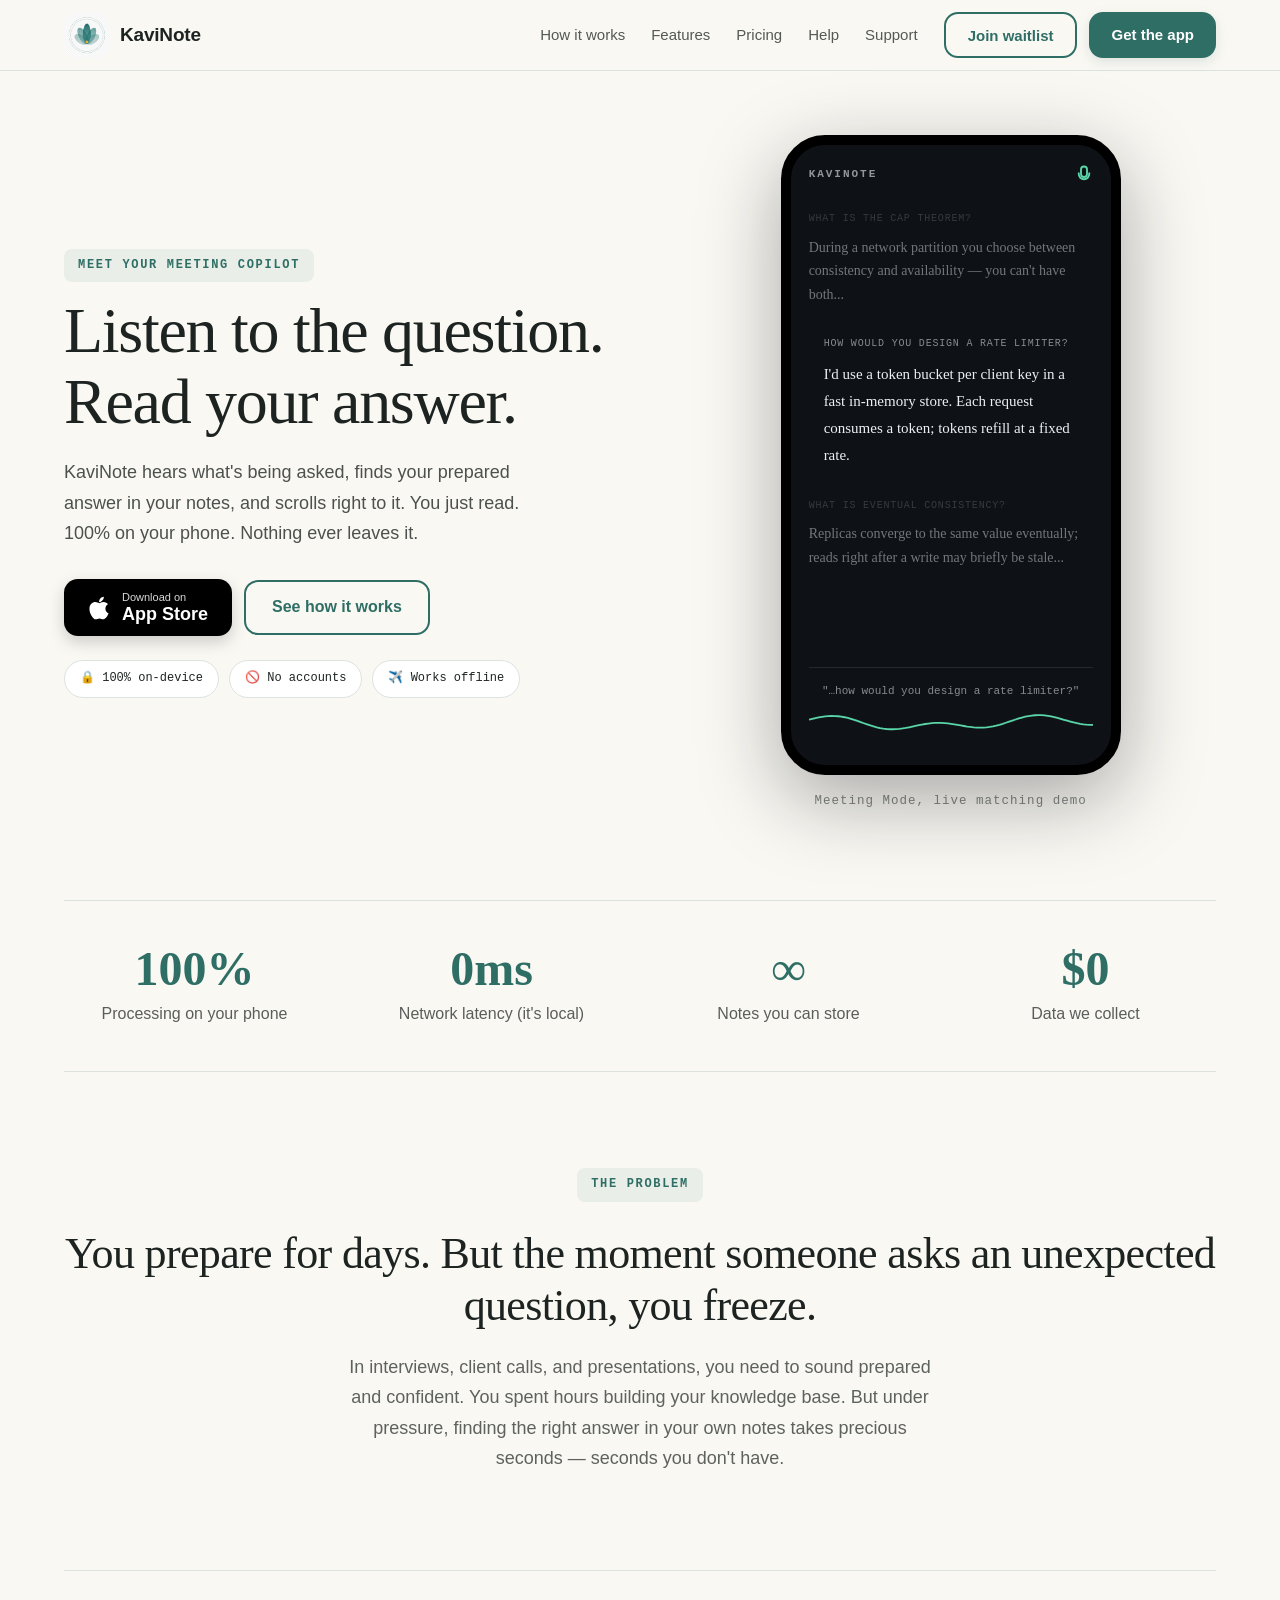
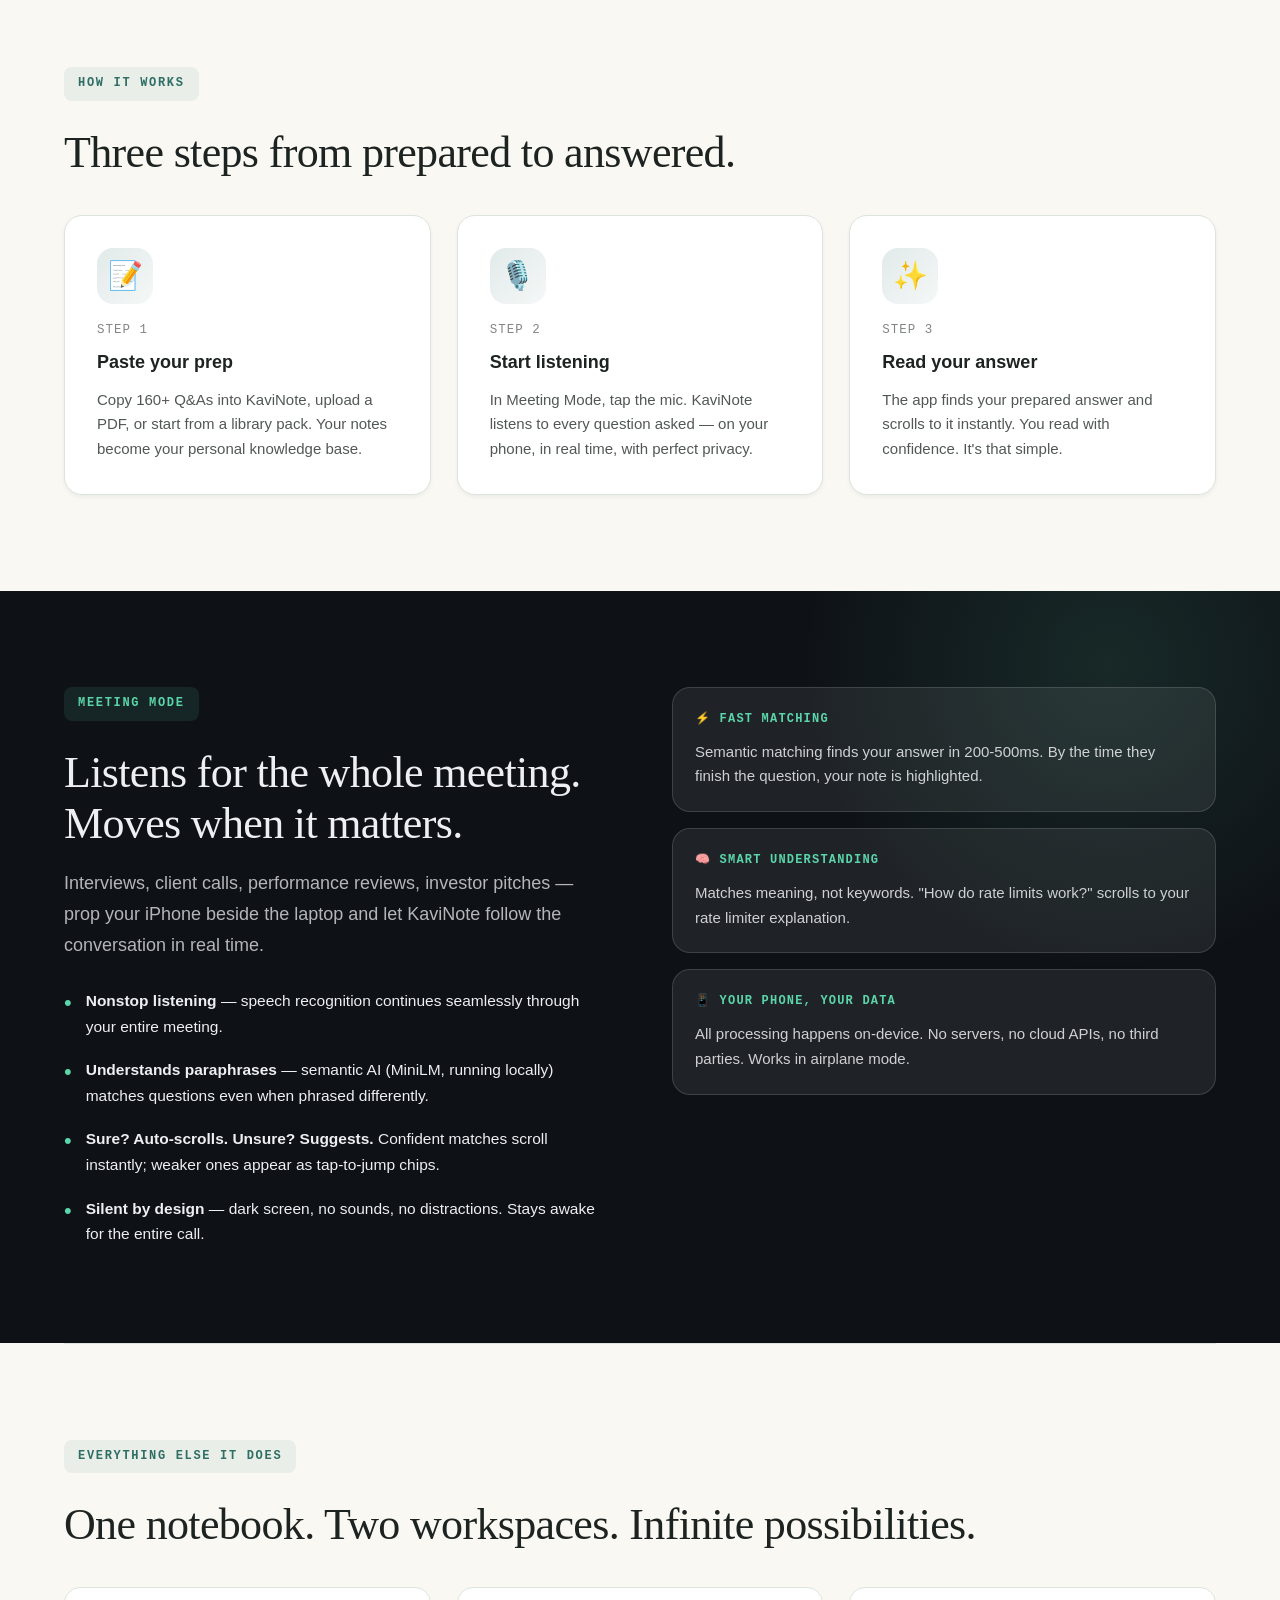
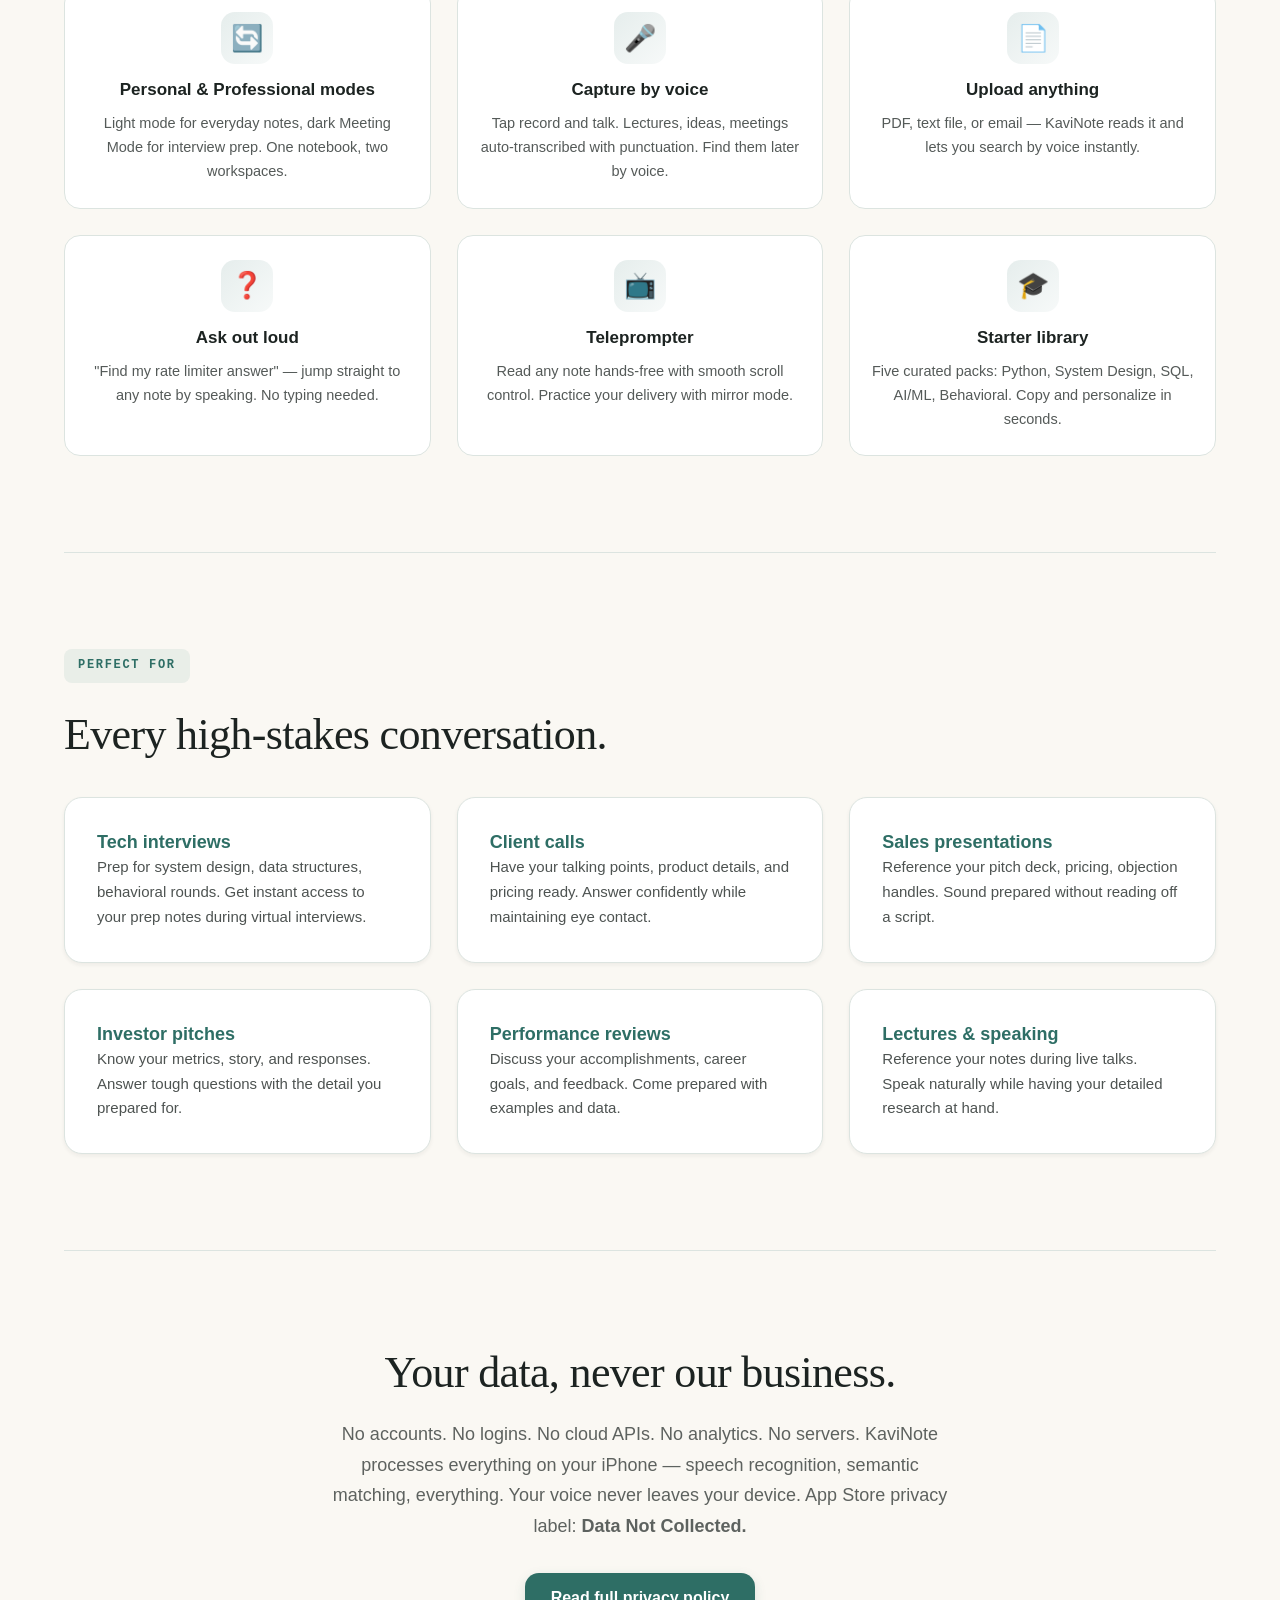
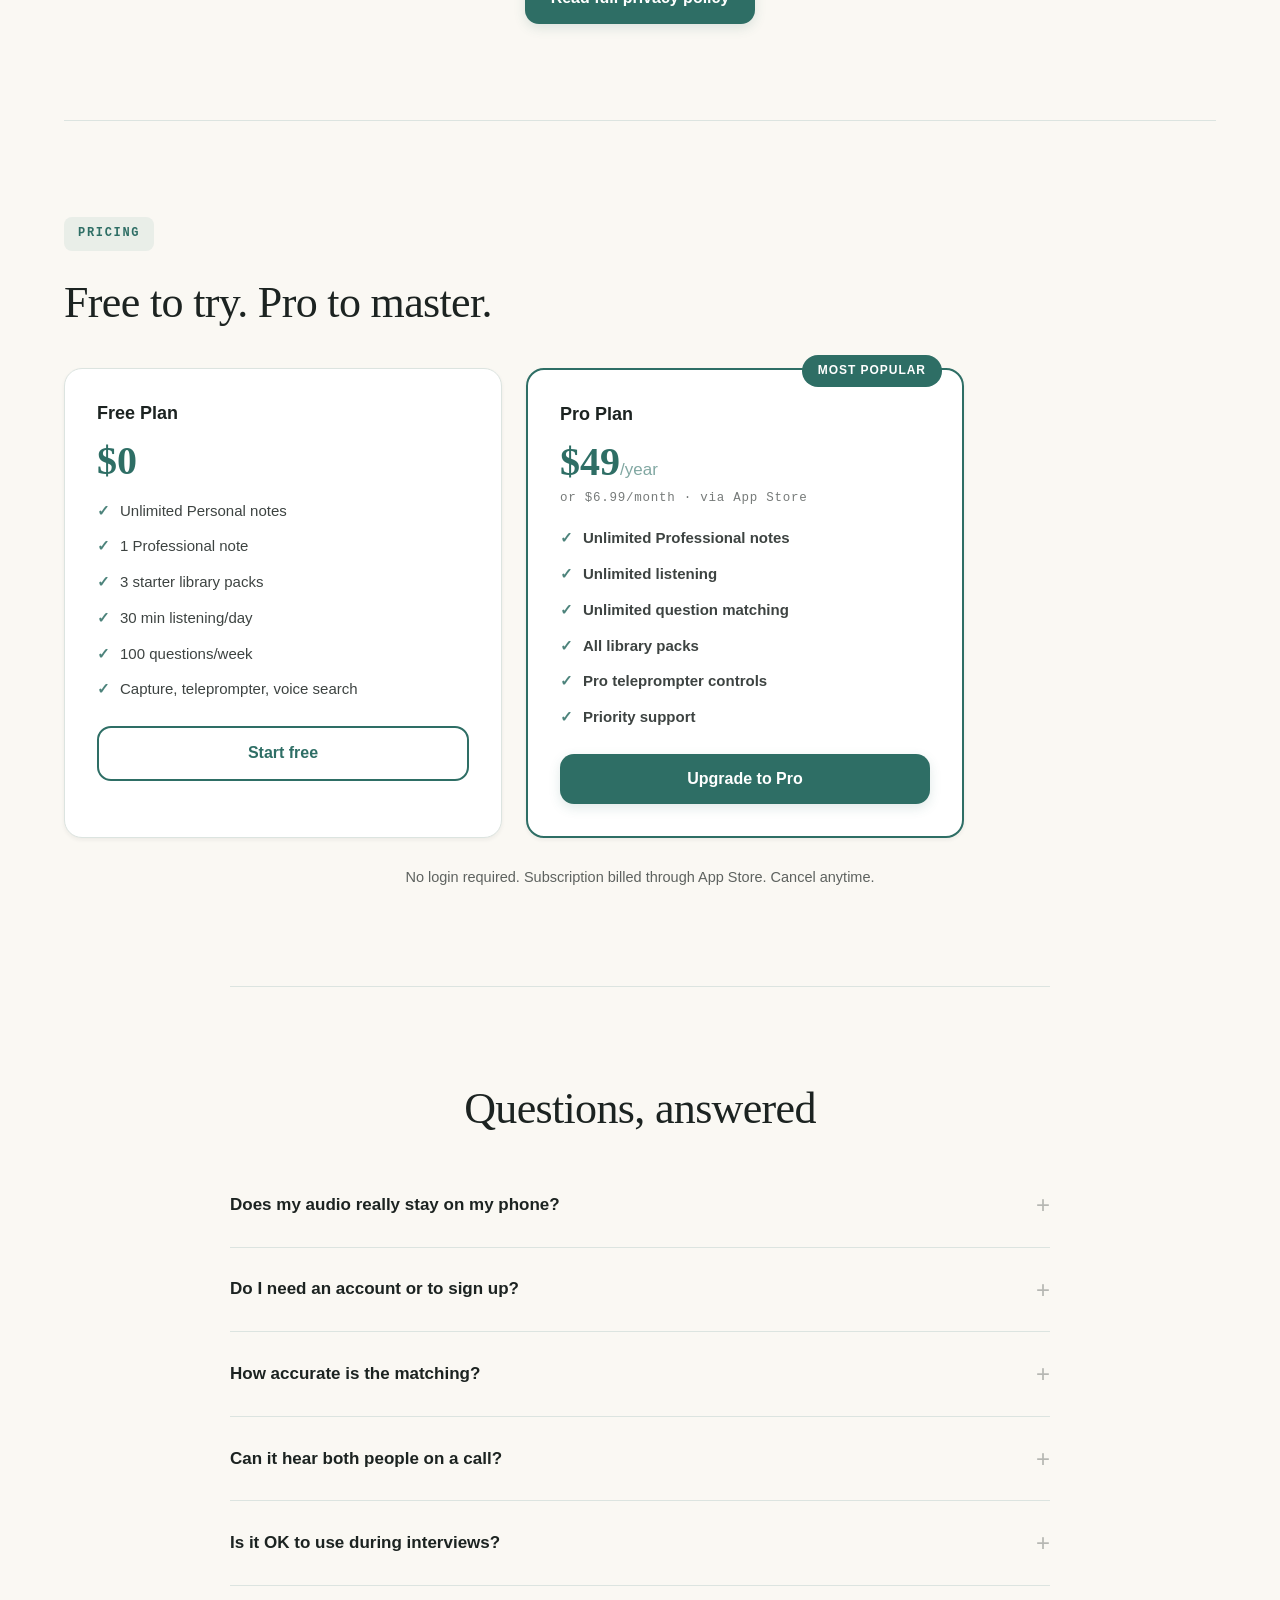
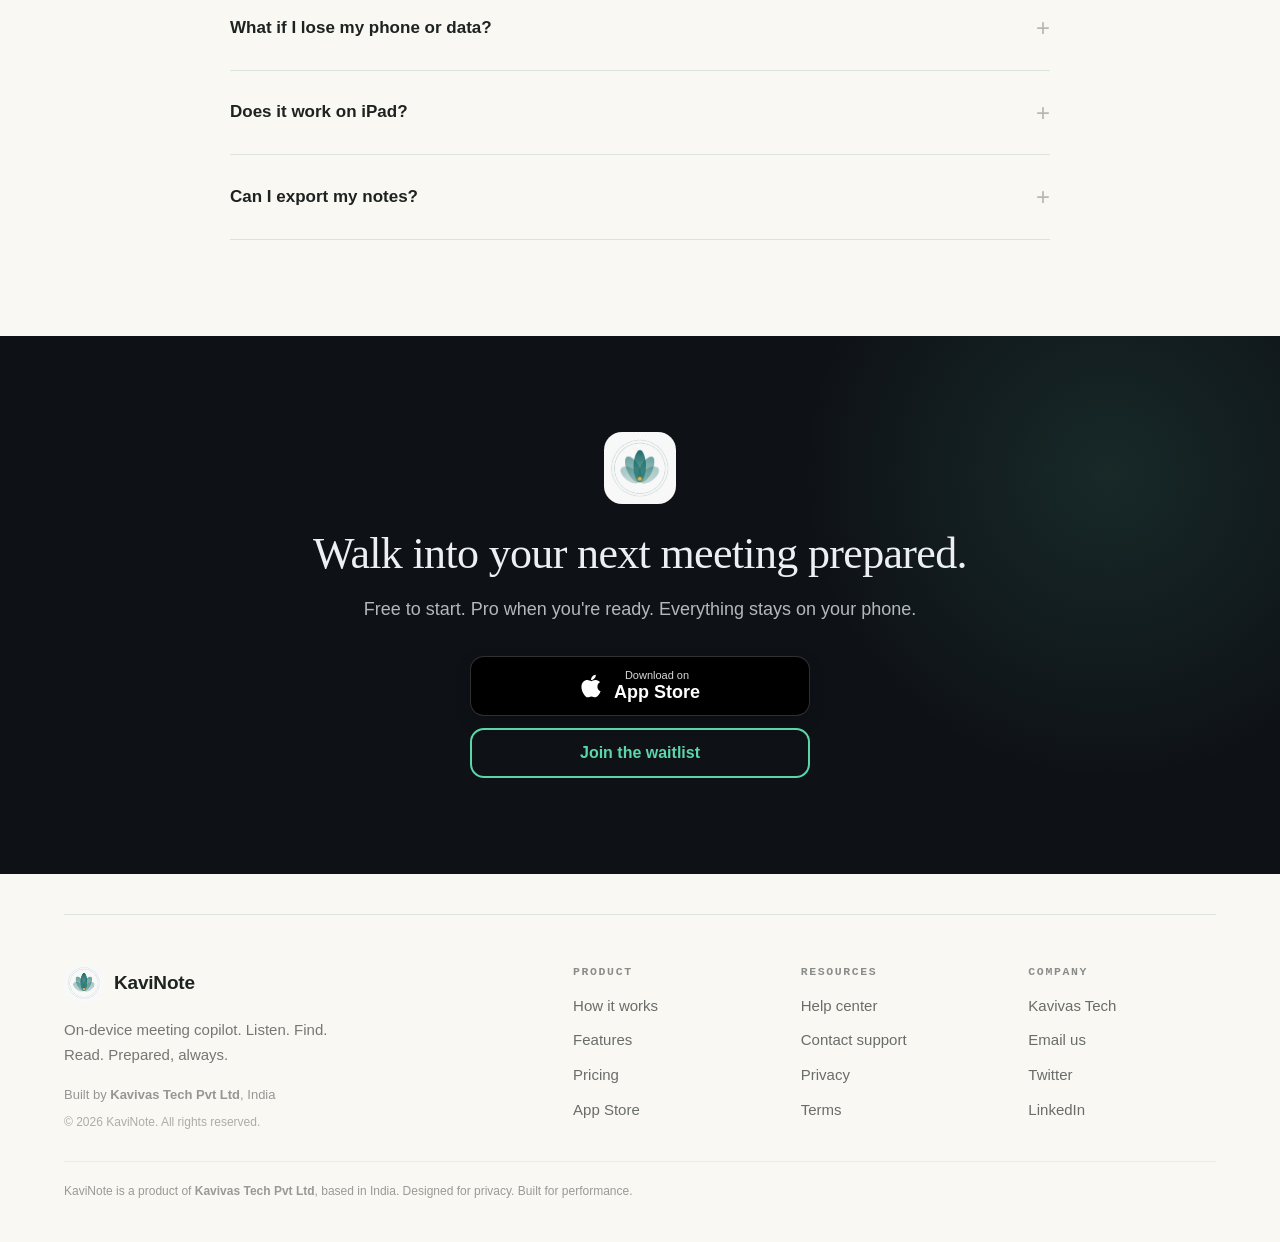
==== index.html @ 0690ba27 "KaviNote website: mobile-first landing, help, support, privacy, terms Co-Authored-By: Claude Fable 5" ====
<!DOCTYPE html>
<html lang="en">
<head>
<meta charset="utf-8">
<meta name="viewport" content="width=device-width, initial-scale=1, viewport-fit=cover">
<meta name="theme-color" content="#FAF8F3">
<meta name="description" content="KaviNote - Your on-device meeting & interview copilot. Listen to questions, find answers in your notes, read with confidence. 100% on-device, no accounts, no data collected. Built by Kavivas Tech.">
<meta name="keywords" content="meeting copilot, interview prep, voice recognition, on-device AI, meeting notes, presentation tool">
<meta name="author" content="Kavivas Tech Pvt Ltd">
<meta name="robots" content="index, follow">
<meta name="canonical" href="https://kavinote.app/">
<meta property="og:title" content="KaviNote — Your On-Device Meeting & Interview Copilot">
<meta property="og:description" content="Listen to questions. Find your prepared answers. Read with confidence. 100% on-device privacy.">
<meta property="og:type" content="website">
<meta property="og:url" content="https://kavinote.app/">
<link rel="icon" href="logo.png">
<link rel="apple-touch-icon" href="logo.png">
<title>KaviNote — On-Device Meeting & Interview Copilot | Kavivas Tech</title>
<style>
/* KaviNote site — Quiet Stage design system (mobile-first) */
:root {
  --paper: #FAF8F3; --ink: #1C2321; --river: #2E6E65; --mist: #DCE4E0;
  --slate: #0E1116; --chalk: #EDEFF2; --signal: #5BD6A9; --ember: #E8A87C;
  --serif: Georgia, 'Times New Roman', serif;
  --sans: -apple-system, BlinkMacSystemFont, 'Segoe UI', Roboto, sans-serif;
  --mono: ui-monospace, SFMono-Regular, Menlo, Consolas, monospace;
}
* { margin: 0; box-sizing: border-box; }
html { scroll-behavior: smooth; -webkit-text-size-adjust: 100%; }
body { background: var(--paper); color: var(--ink); font-family: var(--sans); line-height: 1.65; font-size: 16px; padding-bottom: 84px; }
img { max-width: 100%; }
.wrap { max-width: 1200px; margin: 0 auto; padding: 0 20px; }
a { color: var(--river); text-decoration: none; }
a:hover { opacity: .85; }

/* ============ Header (mobile-first) ============ */
header.site { position: sticky; top: 0; z-index: 100; background: rgba(250,248,243,.95); backdrop-filter: blur(12px); -webkit-backdrop-filter: blur(12px); border-bottom: 1px solid var(--mist); }
.navbar { display: flex; flex-wrap: wrap; align-items: center; justify-content: space-between; gap: 12px; padding: 10px 0; }
.mark { display: flex; align-items: center; gap: 10px; font-weight: 700; font-size: 19px; color: var(--ink); text-decoration: none; letter-spacing: -0.01em; white-space: nowrap; }
.mark img { width: 46px; height: 46px; border-radius: 12px; display: block; }
.hamburger { width: 46px; height: 46px; border: 1.5px solid var(--mist); background: #fff; border-radius: 12px; display: flex; align-items: center; justify-content: center; cursor: pointer; padding: 0; flex-shrink: 0; }
.hamburger svg { width: 22px; height: 22px; }
.menu { display: none; flex-direction: column; padding: 4px 0 20px; width: 100%; order: 3; }
.menu.open { display: flex; }
.menu a.navlink { padding: 14px 4px; font-size: 17px; font-weight: 500; color: var(--ink); border-bottom: 1px solid var(--mist); }
.menu-actions { display: grid; gap: 10px; margin-top: 18px; }

/* ============ Buttons (thumb-friendly) ============ */
.btn { display: inline-flex; align-items: center; justify-content: center; min-height: 50px; background: var(--river); color: #fff !important; text-decoration: none; padding: 12px 26px; border-radius: 14px; font-weight: 600; font-size: 16px; border: none; cursor: pointer; transition: all .2s ease; box-shadow: 0 4px 12px rgba(46,110,101,.15); font-family: var(--sans); }
.btn:hover { box-shadow: 0 8px 24px rgba(46,110,101,.25); transform: translateY(-2px); }
.btn:active { transform: scale(.98); }
.btn.ghost { background: transparent; color: var(--river) !important; border: 2px solid var(--river); box-shadow: none; }
.btn.block { width: 100%; }

.badge-appstore { display: flex; align-items: center; justify-content: center; gap: 12px; background: #000; color: #fff !important; text-decoration: none; padding: 12px 24px; border-radius: 14px; line-height: 1.15; transition: all .2s; box-shadow: 0 6px 16px rgba(0,0,0,.18); font-weight: 500; min-height: 54px; }
.badge-appstore:hover { transform: scale(1.03); box-shadow: 0 10px 28px rgba(0,0,0,.25); }
.badge-appstore small { display: block; font-size: 11px; opacity: .85; font-weight: 400; }
.badge-appstore span { font-size: 18px; font-weight: 600; }

/* ============ Typography ============ */
h1 { font-family: var(--serif); font-weight: 500; font-size: clamp(34px, 9vw, 64px); line-height: 1.1; letter-spacing: -0.02em; color: var(--ink); }
h2 { font-family: var(--serif); font-weight: 500; font-size: clamp(26px, 6.5vw, 44px); line-height: 1.18; letter-spacing: -0.015em; }
h3 { font-size: 18px; font-weight: 600; line-height: 1.4; }
.eyebrow { font-family: var(--mono); font-size: 12px; letter-spacing: .14em; text-transform: uppercase; color: var(--river); display: inline-block; padding: 7px 14px; background: rgba(46,110,101,.08); border-radius: 8px; margin-bottom: 14px; font-weight: 600; }
.sub { font-size: 17px; opacity: .78; line-height: 1.7; }
.meta { font-family: var(--mono); font-size: 12.5px; opacity: .55; letter-spacing: .08em; }

/* ============ Sections & cards ============ */
section { padding: 56px 0; position: relative; }
.card { background: #fff; border: 1px solid var(--mist); border-radius: 18px; padding: 26px 22px; transition: all .3s; box-shadow: 0 2px 4px rgba(28,35,33,.06); }
.grid { display: grid; gap: 16px; }
.dark { background: var(--slate); color: var(--chalk); position: relative; overflow: hidden; }
.dark h2, .dark h3 { color: var(--chalk); }
.dark .sub { opacity: .74; }
.dark::before { content: ''; position: absolute; top: -30%; right: -10%; width: 600px; height: 600px; background: radial-gradient(circle, rgba(91,214,169,.12) 0%, transparent 75%); border-radius: 50%; pointer-events: none; }
.dark > * { position: relative; z-index: 1; }

/* ============ Hero ============ */
.hero { padding: 36px 0 56px; }
.hero-grid { display: grid; gap: 48px; }
.hero-copy .sub { margin-top: 20px; max-width: 46ch; }
.hero-ctas { display: grid; gap: 12px; margin-top: 30px; }
.hero-pills { display: flex; gap: 10px; flex-wrap: wrap; margin-top: 24px; }
.pill { display: inline-block; font-family: var(--mono); font-size: 12px; padding: 8px 15px; border-radius: 999px; border: 1px solid var(--mist); background: #fff; font-weight: 500; }
.dark .pill { background: rgba(237,239,242,.08); border-color: rgba(237,239,242,.2); color: var(--chalk); }

/* ============ Phone frame ============ */
.phone-wrap { justify-self: center; width: 100%; max-width: 320px; }
.phone { width: 100%; border-radius: 44px; border: 10px solid #000; background: var(--slate); overflow: hidden; box-shadow: 0 24px 80px rgba(14,17,22,.35); }
.phone .screen { height: 540px; position: relative; padding: 20px 18px; display: flex; flex-direction: column; }

/* ============ Stats ============ */
.stats-grid { display: grid; grid-template-columns: repeat(2, 1fr); gap: 28px 16px; }
.stat { text-align: center; }
.stat-value { font-family: var(--serif); font-size: 38px; font-weight: 600; color: var(--river); line-height: 1; margin-bottom: 8px; }
.stat-label { font-size: 14px; opacity: .72; font-weight: 500; }

/* ============ Icon boxes & tiles ============ */
.icon-box { width: 56px; height: 56px; background: linear-gradient(135deg, rgba(46,110,101,.14), rgba(46,110,101,.05)); border-radius: 16px; display: flex; align-items: center; justify-content: center; font-size: 28px; flex-shrink: 0; }
.dark .icon-box { background: linear-gradient(135deg, rgba(91,214,169,.18), rgba(91,214,169,.06)); }
.feature-tile { background: #fff; border: 1.5px solid var(--mist); border-radius: 16px; padding: 24px 20px; text-align: center; transition: all .3s; }
.feature-tile-icon { width: 52px; height: 52px; background: linear-gradient(135deg, rgba(46,110,101,.12), rgba(46,110,101,.04)); border-radius: 14px; display: flex; align-items: center; justify-content: center; font-size: 26px; margin: 0 auto 14px; }
.feature-tile h3 { margin: 0 0 10px; font-size: 17px; }
.feature-tile p { opacity: .75; font-size: 14.5px; }

/* ============ Meeting mode ============ */
.mm-grid { display: grid; gap: 40px; }
.mm-list { list-style: none; padding: 0; display: grid; gap: 18px; margin-top: 28px; }
.mm-list li { display: flex; gap: 14px; font-size: 15.5px; }
.mm-list li > span:first-child { color: var(--signal); font-size: 22px; flex-shrink: 0; line-height: 1.4; }
.mm-cards { display: grid; gap: 16px; }
.mm-card { background: rgba(237,239,242,.08); border: 1px solid rgba(237,239,242,.15); border-radius: 18px; padding: 22px; }
.mm-card-label { font-family: var(--mono); font-size: 12px; color: var(--signal); margin-bottom: 10px; letter-spacing: .1em; text-transform: uppercase; font-weight: 600; }
.mm-card p { color: var(--chalk); opacity: .85; font-size: 15px; margin: 0; }

/* ============ Pricing ============ */
.pricing-grid { display: grid; gap: 24px; margin-top: 40px; max-width: 900px; }
.pricing-grid .card.pro { order: -1; border: 2.5px solid var(--river); position: relative; }
.price-tag { font-family: var(--serif); font-size: 40px; font-weight: 600; color: var(--river); margin: 14px 0 4px; line-height: 1; }
.plan-list { list-style: none; padding: 0; display: grid; gap: 11px; font-size: 15px; opacity: .85; margin: 18px 0 24px; }
.plan-list li { display: flex; gap: 10px; }
.plan-list li > span:first-child { color: var(--river); font-weight: bold; }

/* ============ FAQ ============ */
details { border-bottom: 1px solid var(--mist); padding: 4px 0; }
details summary { font-weight: 600; font-size: 16px; list-style: none; display: flex; justify-content: space-between; align-items: center; gap: 16px; user-select: none; cursor: pointer; padding: 18px 0; min-height: 48px; }
details summary::-webkit-details-marker { display: none; }
details summary::after { content: '+'; font-size: 24px; opacity: .3; transition: all .2s; font-weight: 400; flex-shrink: 0; }
details[open] summary::after { content: '−'; opacity: .6; }
details p { padding: 0 0 18px; opacity: .78; font-size: 15px; line-height: 1.75; }

/* ============ Sticky bottom app bar (mobile) ============ */
.appbar { position: fixed; left: 0; right: 0; bottom: 0; z-index: 95; display: flex; gap: 10px; padding: 10px 16px calc(10px + env(safe-area-inset-bottom)); background: rgba(250,248,243,.94); backdrop-filter: blur(14px); -webkit-backdrop-filter: blur(14px); border-top: 1px solid var(--mist); }
.appbar .badge-appstore { flex: 1.3; min-height: 50px; padding: 8px 12px; box-shadow: none; }
.appbar .badge-appstore span { font-size: 16px; }
.appbar .btn.ghost { flex: 1; min-height: 50px; padding: 8px 12px; font-size: 15px; }

/* ============ Footer ============ */
footer.site { border-top: 1px solid var(--mist); padding: 48px 0 40px; margin-top: 40px; }
footer.site .cols { display: grid; grid-template-columns: 1fr 1fr; gap: 32px 20px; }
footer.site .brand-col { grid-column: 1 / -1; }
footer.site a { color: var(--ink); opacity: .65; text-decoration: none; display: block; margin: 10px 0; font-size: 15px; transition: opacity .2s; }
footer.site a.mark { display: flex; opacity: 1; margin: 0; font-size: 19px; }
footer.site a:hover { opacity: 1; }
footer.site .head { font-family: var(--mono); font-size: 11.5px; letter-spacing: .14em; text-transform: uppercase; opacity: .5; margin-bottom: 12px; font-weight: 700; }
.footer-credit { font-size: 12.5px; opacity: .55; margin-top: 28px; padding-top: 20px; border-top: 1px solid var(--mist); }

/* ============ Waitlist modal (bottom sheet on mobile) ============ */
.modal { display: none; position: fixed; z-index: 1000; inset: 0; background: rgba(0,0,0,.5); }
.modal.open { display: flex; align-items: flex-end; justify-content: center; }
.modal-content { background: var(--paper); border-radius: 24px 24px 0 0; padding: 30px 22px calc(30px + env(safe-area-inset-bottom)); width: 100%; box-shadow: 0 -10px 40px rgba(0,0,0,.25); position: relative; }
.modal-content h2 { margin-bottom: 10px; font-size: 26px; }
.modal-content .sub { font-size: 15.5px; margin: 8px 0 24px; opacity: .7; }
.modal-close { position: absolute; top: 14px; right: 14px; background: none; border: none; font-size: 26px; cursor: pointer; opacity: .5; transition: opacity .2s; width: 44px; height: 44px; }
.modal-close:hover { opacity: 1; }
.waitlist-form { display: grid; gap: 14px; }
.waitlist-form input { width: 100%; padding: 15px 16px; font-size: 16px; border: 1.5px solid var(--mist); border-radius: 14px; font-family: var(--sans); transition: all .2s; }
.waitlist-form input:focus { outline: none; border-color: var(--river); box-shadow: 0 0 0 3px rgba(46,110,101,.1); }
.waitlist-form button { min-height: 52px; padding: 14px 24px; background: var(--river); color: #fff; border: none; border-radius: 14px; font-weight: 600; font-size: 16px; cursor: pointer; transition: all .2s; box-shadow: 0 4px 12px rgba(46,110,101,.15); }
.waitlist-form button:active { transform: scale(.98); }
.waitlist-success { text-align: center; padding: 16px 0; }
.waitlist-success .icon { font-size: 48px; margin-bottom: 14px; color: var(--river); }
.waitlist-success h3 { margin-bottom: 8px; color: var(--river); }
.waitlist-success p { opacity: .7; }

/* ============ Reveal ============ */
.reveal { opacity: 0; transform: translateY(28px); transition: opacity .7s ease, transform .7s ease; }
.reveal.in { opacity: 1; transform: none; }

@media (prefers-reduced-motion: reduce) {
  .reveal { opacity: 1; transform: none; transition: none; }
  html { scroll-behavior: auto; }
  .card, .feature-tile, .btn { transition: none; }
}

/* ============================================================
   DESKTOP & TABLET UPGRADES (mobile styles above are the base)
   ============================================================ */
@media (min-width: 640px) {
  .wrap { padding: 0 24px; }
  .grid.cols2, .grid.cols3 { grid-template-columns: repeat(2, 1fr); gap: 22px; }
  .hero-ctas { display: flex; flex-wrap: wrap; align-items: center; }
  .hero-ctas .btn, .hero-ctas .badge-appstore { width: auto; }
  .modal.open { align-items: center; }
  .modal-content { max-width: 480px; border-radius: 20px; padding: 40px; }
  .sub { font-size: 18px; }
}

@media (min-width: 920px) {
  body { padding-bottom: 0; }
  .appbar { display: none; }
  .navbar { padding: 12px 0; }
  .hamburger { display: none; }
  .menu { display: flex !important; flex-direction: row; align-items: center; gap: 26px; padding: 0; width: auto; order: 0; }
  .menu a.navlink { border: none; padding: 0; font-size: 15px; opacity: .75; font-weight: 500; }
  .menu a.navlink:hover { opacity: 1; }
  .menu-actions { display: flex; margin: 0; gap: 12px; }
  .menu-actions .btn { min-height: 46px; padding: 10px 22px; font-size: 15px; }
  section { padding: 96px 0; }
  .hero { padding: 64px 0 88px; }
  .hero-grid { grid-template-columns: 1.05fr 1fr; gap: 64px; align-items: center; }
  .phone-wrap { max-width: 340px; }
  .phone .screen { height: 620px; }
  .stats-grid { grid-template-columns: repeat(4, 1fr); gap: 36px; }
  .stat-value { font-size: 48px; }
  .stat-label { font-size: 16px; }
  .grid.cols3 { grid-template-columns: repeat(3, 1fr); gap: 26px; }
  .mm-grid { grid-template-columns: 1fr 1fr; gap: 64px; align-items: start; }
  .pricing-grid { grid-template-columns: 1fr 1fr; }
  .pricing-grid .card.pro { order: 0; }
  .card { padding: 32px; }
  .card:hover { box-shadow: 0 8px 24px rgba(28,35,33,.15); transform: translateY(-6px); }
  .feature-tile:hover { border-color: var(--river); box-shadow: 0 8px 24px rgba(46,110,101,.12); transform: translateY(-4px); }
  footer.site .cols { grid-template-columns: 2.5fr 1fr 1fr 1fr; gap: 40px; }
  footer.site .brand-col { grid-column: auto; }
  details summary { font-size: 17px; }
  details p { font-size: 15.5px; }
}
</style>
</head>
<body>

<!-- HEADER -->
<header class="site">
  <div class="wrap">
    <div class="navbar">
      <a class="mark" href="index.html">
        <img src="logo.png" alt="KaviNote lotus logo" width="46" height="46">
        KaviNote
      </a>
      <button class="hamburger" onclick="toggleMenu()" aria-label="Open menu" aria-expanded="false" id="hamburgerBtn">
        <svg id="iconOpen" viewBox="0 0 24 24" fill="none" stroke="#1C2321" stroke-width="2" stroke-linecap="round"><path d="M4 7h16M4 12h16M4 17h16"/></svg>
        <svg id="iconClose" viewBox="0 0 24 24" fill="none" stroke="#1C2321" stroke-width="2" stroke-linecap="round" style="display:none;"><path d="M6 6l12 12M18 6L6 18"/></svg>
      </button>
      <nav class="menu" id="menu">
        <a class="navlink" href="#how" onclick="closeMenu()">How it works</a>
        <a class="navlink" href="#features" onclick="closeMenu()">Features</a>
        <a class="navlink" href="#pricing" onclick="closeMenu()">Pricing</a>
        <a class="navlink" href="help.html">Help</a>
        <a class="navlink" href="support.html">Support</a>
        <div class="menu-actions">
          <button class="btn ghost" onclick="closeMenu(); openWaitlist();">Join waitlist</button>
          <a class="btn" href="#download" onclick="closeMenu()">Get the app</a>
        </div>
      </nav>
    </div>
  </div>
</header>

<!-- HERO -->
<div class="wrap">
<section class="hero" id="top">
  <div class="hero-grid">
    <div class="hero-copy">
      <p class="eyebrow">Meet your meeting copilot</p>
      <h1>Listen to the question. Read your answer.</h1>
      <p class="sub">KaviNote hears what's being asked, finds your prepared answer in your notes, and scrolls right to it. You just read. 100% on your phone. Nothing ever leaves it.</p>
      <div class="hero-ctas">
        <a class="badge-appstore" href="https://apps.apple.com/app/kavinote/id0000000000" title="Download KaviNote from App Store">
          <svg width="22" height="26" viewBox="0 0 384 512" fill="#fff" aria-hidden="true"><path d="M318.7 268.7c-.2-36.7 16.4-64.4 50-84.8-18.8-26.9-47.2-41.7-84.7-44.6-35.5-2.8-74.3 20.7-88.5 20.7-15 0-49.4-19.7-76.4-19.7C63.3 141.2 4 184.8 4 273.5q0 39.3 14.4 81.2c12.8 36.7 59 126.7 107.2 125.2 25.2-.6 43-17.9 75.8-17.9 31.8 0 48.3 17.9 76.4 17.9 48.6-.7 90.4-82.5 102.6-119.3-65.2-30.7-61.7-90-61.7-91.9zm-56.6-164.2c27.3-32.4 24.8-61.9 24-72.5-24.1 1.4-52 16.4-67.9 34.9-17.5 19.8-27.8 44.3-25.6 71.9 26.1 2 49.9-11.4 69.5-34.3z"/></svg>
          <span><small>Download on</small>App Store</span>
        </a>
        <a class="btn ghost" href="#how">See how it works</a>
      </div>
      <div class="hero-pills">
        <span class="pill">🔒 100% on-device</span>
        <span class="pill">🚫 No accounts</span>
        <span class="pill">✈️ Works offline</span>
      </div>
    </div>

    <div class="phone-wrap">
      <div class="phone">
        <div class="screen">
          <div style="display:flex; justify-content:space-between; align-items:center; color:rgba(237,239,242,.6); margin-bottom:14px;">
            <span style="font-family:var(--mono); font-size:11px; letter-spacing:.18em; font-weight:600;">KAVINOTE</span>
            <svg width="18" height="18" viewBox="0 0 24 24" fill="none" stroke="#5BD6A9" stroke-width="2.5" aria-hidden="true"><path d="M12 2a4 4 0 0 1 4 4v6a4 4 0 0 1-8 0V6a4 4 0 0 1 4-4z"/><path d="M19 10v2a7 7 0 0 1-14 0v-2"/></svg>
          </div>
          <div style="overflow:hidden; flex:1;">
            <div id="deck" style="transition: transform .45s ease-in-out;">
              <div style="opacity:.45; padding:14px 0;">
                <div style="font-family:var(--mono); font-size:10px; color:rgba(237,239,242,.4); letter-spacing:.08em; text-transform:uppercase;">What is the CAP theorem?</div>
                <div style="font-family:var(--serif); font-size:14px; line-height:1.7; color:#EDEFF2; margin-top:8px;">During a network partition you choose between consistency and availability — you can't have both...</div>
              </div>
              <div id="hitBlock" style="border:1.5px solid transparent; border-radius:14px; padding:14px; transition: all .45s;">
                <div style="font-family:var(--mono); font-size:10px; color:rgba(237,239,242,.55); letter-spacing:.08em; text-transform:uppercase;">How would you design a rate limiter?</div>
                <div style="font-family:var(--serif); font-size:15px; line-height:1.8; color:#EDEFF2; margin-top:8px;">I'd use a token bucket per client key in a fast in-memory store. Each request consumes a token; tokens refill at a fixed rate.</div>
              </div>
              <div style="opacity:.45; padding:14px 0;">
                <div style="font-family:var(--mono); font-size:10px; color:rgba(237,239,242,.4); letter-spacing:.08em; text-transform:uppercase;">What is eventual consistency?</div>
                <div style="font-family:var(--serif); font-size:14px; line-height:1.7; color:#EDEFF2; margin-top:8px;">Replicas converge to the same value eventually; reads right after a write may briefly be stale...</div>
              </div>
            </div>
          </div>
          <div style="border-top: 1px solid rgba(237,239,242,.1); padding-top:14px; margin-top:12px;">
            <div id="heard" style="font-family:var(--mono); font-size:11px; color:rgba(237,239,242,.55); min-height:16px; text-align:center; margin-bottom:8px; font-weight:500;"></div>
            <canvas id="flow" width="264" height="28" style="width:100%; height:28px;"></canvas>
          </div>
        </div>
      </div>
      <p class="meta" style="text-align:center; margin-top:16px;">Meeting Mode, live matching demo</p>
    </div>
  </div>
</section>
</div>

<!-- STATS BANNER -->
<div class="wrap">
<section style="padding: 44px 0; border-top: 1px solid var(--mist); border-bottom: 1px solid var(--mist);">
  <div class="stats-grid">
    <div class="stat">
      <div class="stat-value">100%</div>
      <div class="stat-label">Processing on your phone</div>
    </div>
    <div class="stat">
      <div class="stat-value">0ms</div>
      <div class="stat-label">Network latency (it's local)</div>
    </div>
    <div class="stat">
      <div class="stat-value">∞</div>
      <div class="stat-label">Notes you can store</div>
    </div>
    <div class="stat">
      <div class="stat-value">$0</div>
      <div class="stat-label">Data we collect</div>
    </div>
  </div>
</section>
</div>

<!-- PROBLEM / SOLUTION -->
<div class="wrap">
<section style="text-align:center;">
  <p class="eyebrow">The problem</p>
  <h2 style="margin-top:12px; max-width:54ch; margin-left:auto; margin-right:auto;">You prepare for days. But the moment someone asks an unexpected question, you freeze.</h2>
  <p class="sub" style="margin-top:20px; max-width:60ch; margin-left:auto; margin-right:auto; opacity:.7;">In interviews, client calls, and presentations, you need to sound prepared and confident. You spent hours building your knowledge base. But under pressure, finding the right answer in your own notes takes precious seconds — seconds you don't have.</p>
</section>
</div>

<!-- HOW IT WORKS -->
<div class="wrap">
<section id="how" style="border-top:1px solid var(--mist);">
  <p class="eyebrow">How it works</p>
  <h2 style="margin-top:12px;">Three steps from prepared to answered.</h2>
  <div class="grid cols3" style="margin-top:36px;">
    <div class="card">
      <div class="icon-box">📝</div>
      <div class="meta" style="margin:16px 0 10px;">STEP 1</div>
      <h3 style="margin:0 0 12px;">Paste your prep</h3>
      <p style="opacity:.76; font-size:15px;">Copy 160+ Q&As into KaviNote, upload a PDF, or start from a library pack. Your notes become your personal knowledge base.</p>
    </div>
    <div class="card">
      <div class="icon-box">🎙️</div>
      <div class="meta" style="margin:16px 0 10px;">STEP 2</div>
      <h3 style="margin:0 0 12px;">Start listening</h3>
      <p style="opacity:.76; font-size:15px;">In Meeting Mode, tap the mic. KaviNote listens to every question asked — on your phone, in real time, with perfect privacy.</p>
    </div>
    <div class="card">
      <div class="icon-box">✨</div>
      <div class="meta" style="margin:16px 0 10px;">STEP 3</div>
      <h3 style="margin:0 0 12px;">Read your answer</h3>
      <p style="opacity:.76; font-size:15px;">The app finds your prepared answer and scrolls to it instantly. You read with confidence. It's that simple.</p>
    </div>
  </div>
</section>
</div>

<!-- MEETING MODE SHOWCASE -->
<div class="dark">
<div class="wrap">
<section>
  <div class="mm-grid">
    <div class="reveal">
      <p class="eyebrow" style="color:var(--signal); background:rgba(91,214,169,.1);">Meeting Mode</p>
      <h2 style="margin-top:12px;">Listens for the whole meeting. Moves when it matters.</h2>
      <p class="sub" style="margin-top:18px;">Interviews, client calls, performance reviews, investor pitches — prop your iPhone beside the laptop and let KaviNote follow the conversation in real time.</p>
      <ul class="mm-list">
        <li><span>•</span><span><strong style="color:var(--chalk);">Nonstop listening</strong> — speech recognition continues seamlessly through your entire meeting.</span></li>
        <li><span>•</span><span><strong style="color:var(--chalk);">Understands paraphrases</strong> — semantic AI (MiniLM, running locally) matches questions even when phrased differently.</span></li>
        <li><span>•</span><span><strong style="color:var(--chalk);">Sure? Auto-scrolls. Unsure? Suggests.</strong> Confident matches scroll instantly; weaker ones appear as tap-to-jump chips.</span></li>
        <li><span>•</span><span><strong style="color:var(--chalk);">Silent by design</strong> — dark screen, no sounds, no distractions. Stays awake for the entire call.</span></li>
      </ul>
    </div>
    <div class="reveal mm-cards">
      <div class="mm-card">
        <div class="mm-card-label">⚡ Fast matching</div>
        <p>Semantic matching finds your answer in 200-500ms. By the time they finish the question, your note is highlighted.</p>
      </div>
      <div class="mm-card">
        <div class="mm-card-label">🧠 Smart understanding</div>
        <p>Matches meaning, not keywords. "How do rate limits work?" scrolls to your rate limiter explanation.</p>
      </div>
      <div class="mm-card">
        <div class="mm-card-label">📱 Your phone, your data</div>
        <p>All processing happens on-device. No servers, no cloud APIs, no third parties. Works in airplane mode.</p>
      </div>
    </div>
  </div>
</section>
</div>
</div>

<!-- FEATURES GRID -->
<div class="wrap">
<section id="features" style="border-top:1px solid var(--mist);">
  <p class="eyebrow">Everything else it does</p>
  <h2 style="margin-top:12px;">One notebook. Two workspaces. Infinite possibilities.</h2>
  <div class="grid cols3" style="margin-top:36px;">
    <div class="feature-tile">
      <div class="feature-tile-icon">🔄</div>
      <h3>Personal & Professional modes</h3>
      <p>Light mode for everyday notes, dark Meeting Mode for interview prep. One notebook, two workspaces.</p>
    </div>
    <div class="feature-tile">
      <div class="feature-tile-icon">🎤</div>
      <h3>Capture by voice</h3>
      <p>Tap record and talk. Lectures, ideas, meetings auto-transcribed with punctuation. Find them later by voice.</p>
    </div>
    <div class="feature-tile">
      <div class="feature-tile-icon">📄</div>
      <h3>Upload anything</h3>
      <p>PDF, text file, or email — KaviNote reads it and lets you search by voice instantly.</p>
    </div>
    <div class="feature-tile">
      <div class="feature-tile-icon">❓</div>
      <h3>Ask out loud</h3>
      <p>"Find my rate limiter answer" — jump straight to any note by speaking. No typing needed.</p>
    </div>
    <div class="feature-tile">
      <div class="feature-tile-icon">📺</div>
      <h3>Teleprompter</h3>
      <p>Read any note hands-free with smooth scroll control. Practice your delivery with mirror mode.</p>
    </div>
    <div class="feature-tile">
      <div class="feature-tile-icon">🎓</div>
      <h3>Starter library</h3>
      <p>Five curated packs: Python, System Design, SQL, AI/ML, Behavioral. Copy and personalize in seconds.</p>
    </div>
  </div>
</section>
</div>

<!-- USE CASES -->
<div class="wrap">
<section style="border-top:1px solid var(--mist);">
  <p class="eyebrow">Perfect for</p>
  <h2 style="margin-top:12px;">Every high-stakes conversation.</h2>
  <div class="grid cols3" style="margin-top:36px;">
    <div class="card">
      <h3 style="margin-top:0; color:var(--river);">Tech interviews</h3>
      <p style="font-size:15px; opacity:.78;">Prep for system design, data structures, behavioral rounds. Get instant access to your prep notes during virtual interviews.</p>
    </div>
    <div class="card">
      <h3 style="margin-top:0; color:var(--river);">Client calls</h3>
      <p style="font-size:15px; opacity:.78;">Have your talking points, product details, and pricing ready. Answer confidently while maintaining eye contact.</p>
    </div>
    <div class="card">
      <h3 style="margin-top:0; color:var(--river);">Sales presentations</h3>
      <p style="font-size:15px; opacity:.78;">Reference your pitch deck, pricing, objection handles. Sound prepared without reading off a script.</p>
    </div>
    <div class="card">
      <h3 style="margin-top:0; color:var(--river);">Investor pitches</h3>
      <p style="font-size:15px; opacity:.78;">Know your metrics, story, and responses. Answer tough questions with the detail you prepared for.</p>
    </div>
    <div class="card">
      <h3 style="margin-top:0; color:var(--river);">Performance reviews</h3>
      <p style="font-size:15px; opacity:.78;">Discuss your accomplishments, career goals, and feedback. Come prepared with examples and data.</p>
    </div>
    <div class="card">
      <h3 style="margin-top:0; color:var(--river);">Lectures & speaking</h3>
      <p style="font-size:15px; opacity:.78;">Reference your notes during live talks. Speak naturally while having your detailed research at hand.</p>
    </div>
  </div>
</section>
</div>

<!-- PRIVACY MANIFESTO -->
<div class="wrap">
<section style="border-top:1px solid var(--mist); text-align:center;">
  <h2 style="max-width:28ch; margin:0 auto;">Your data, never our business.</h2>
  <p class="sub" style="max-width:62ch; margin:20px auto 0; opacity:.7;">No accounts. No logins. No cloud APIs. No analytics. No servers. KaviNote processes everything on your iPhone — speech recognition, semantic matching, everything. Your voice never leaves your device. App Store privacy label: <strong>Data Not Collected.</strong></p>
  <div style="margin-top:32px;">
    <a class="btn" href="privacy.html">Read full privacy policy</a>
  </div>
</section>
</div>

<!-- PRICING -->
<div class="wrap">
<section id="pricing" style="border-top:1px solid var(--mist);">
  <p class="eyebrow">Pricing</p>
  <h2 style="margin-top:12px;">Free to try. Pro to master.</h2>
  <div class="pricing-grid">
    <div class="card">
      <h3 style="margin-top:0;">Free Plan</h3>
      <div class="price-tag">$0</div>
      <ul class="plan-list">
        <li><span>✓</span><span>Unlimited Personal notes</span></li>
        <li><span>✓</span><span>1 Professional note</span></li>
        <li><span>✓</span><span>3 starter library packs</span></li>
        <li><span>✓</span><span>30 min listening/day</span></li>
        <li><span>✓</span><span>100 questions/week</span></li>
        <li><span>✓</span><span>Capture, teleprompter, voice search</span></li>
      </ul>
      <a class="btn ghost block" href="https://apps.apple.com/app/kavinote/id0000000000">Start free</a>
    </div>
    <div class="card pro">
      <span style="position:absolute; top:-15px; right:20px; background:var(--river); color:#fff; font-size:12px; font-weight:700; padding:6px 16px; border-radius:999px; letter-spacing:.08em; text-transform:uppercase;">Most popular</span>
      <h3 style="margin-top:0;">Pro Plan</h3>
      <div class="price-tag">$49<span style="font-size:17px; font-family:var(--sans); opacity:.6; font-weight:400;">/year</span></div>
      <div style="font-family:var(--mono); font-size:12.5px; opacity:.6; margin-top:6px; letter-spacing:.06em;">or $6.99/month · via App Store</div>
      <ul class="plan-list">
        <li><span>✓</span><span><strong>Unlimited Professional notes</strong></span></li>
        <li><span>✓</span><span><strong>Unlimited listening</strong></span></li>
        <li><span>✓</span><span><strong>Unlimited question matching</strong></span></li>
        <li><span>✓</span><span><strong>All library packs</strong></span></li>
        <li><span>✓</span><span><strong>Pro teleprompter controls</strong></span></li>
        <li><span>✓</span><span><strong>Priority support</strong></span></li>
      </ul>
      <a class="btn block" href="https://apps.apple.com/app/kavinote/id0000000000">Upgrade to Pro</a>
    </div>
  </div>
  <p style="text-align:center; margin-top:28px; opacity:.7; font-size:14.5px;">No login required. Subscription billed through App Store. Cancel anytime.</p>
</section>
</div>

<!-- FAQ -->
<div class="wrap">
<section style="border-top:1px solid var(--mist); max-width:820px; margin:0 auto;">
  <h2 style="text-align:center;">Questions, answered</h2>
  <div style="margin-top:28px;">
    <details>
      <summary>Does my audio really stay on my phone?</summary>
      <p>Yes. KaviNote uses Apple's on-device speech recognizer (requiring on-device processing) and runs the semantic matching model (MiniLM) locally via Core ML. Nothing is recorded, transmitted, or stored anywhere — not on our servers, not in the cloud. You can verify this by using KaviNote in airplane mode — it works perfectly.</p>
    </details>
    <details>
      <summary>Do I need an account or to sign up?</summary>
      <p>Nope. Zero accounts, zero sign-ups. Even the Pro subscription runs through your App Store account invisibly — no logins, no email, no passwords, no personal data shared with us.</p>
    </details>
    <details>
      <summary>How accurate is the matching?</summary>
      <p>It matches meaning, not exact words. A question phrased differently from your notes still lands on your answer — that's the whole point. Accuracy improves when your note questions use everyday vocabulary. Check the Help Center for tips on phrasing that maximizes matching quality.</p>
    </details>
    <details>
      <summary>Can it hear both people on a call?</summary>
      <p>Yes. Place the phone near your laptop's speakers. KaviNote transcribes whatever it hears clearly — a single voice works best, but it'll catch questions from multiple speakers.</p>
    </details>
    <details>
      <summary>Is it OK to use during interviews?</summary>
      <p>KaviNote is a preparation and reference tool — same category as cue cards and teleprompters. You're responsible for following the rules of your specific situation: employer policies, interview rules, recording-consent laws, etc. Know your local laws and interview guidelines.</p>
    </details>
    <details>
      <summary>What if I lose my phone or data?</summary>
      <p>Your notes are stored on your device. If you enable iCloud sync in Settings, notes back up to your personal iCloud (encrypted, your account). If you don't enable iCloud sync, enable it now to protect your data — or keep your own backups.</p>
    </details>
    <details>
      <summary>Does it work on iPad?</summary>
      <p>Yes. Install KaviNote on iPad the same way. If you use the same Apple ID, your subscription and iCloud notes sync across devices.</p>
    </details>
    <details>
      <summary>Can I export my notes?</summary>
      <p>You can copy-paste notes into email or other apps. Full export is on our roadmap. For now, you can also open notes in text editors and copy from there.</p>
    </details>
  </div>
</section>
</div>

<!-- FINAL CTA -->
<div class="dark" id="download">
<div class="wrap">
<section style="text-align:center;">
  <img src="logo.png" alt="" width="72" height="72" style="border-radius:18px; margin:0 auto; display:block;">
  <h2 style="margin-top:24px; margin-bottom:0;">Walk into your next meeting prepared.</h2>
  <p class="sub" style="margin-top:14px; margin-bottom:0; opacity:.75;">Free to start. Pro when you're ready. Everything stays on your phone.</p>
  <div style="margin-top:32px; display:grid; gap:12px; max-width:340px; margin-left:auto; margin-right:auto;">
    <a class="badge-appstore" href="https://apps.apple.com/app/kavinote/id0000000000" title="Download KaviNote from the App Store" style="border:1px solid rgba(237,239,242,.2);">
      <svg width="22" height="26" viewBox="0 0 384 512" fill="#fff" aria-hidden="true"><path d="M318.7 268.7c-.2-36.7 16.4-64.4 50-84.8-18.8-26.9-47.2-41.7-84.7-44.6-35.5-2.8-74.3 20.7-88.5 20.7-15 0-49.4-19.7-76.4-19.7C63.3 141.2 4 184.8 4 273.5q0 39.3 14.4 81.2c12.8 36.7 59 126.7 107.2 125.2 25.2-.6 43-17.9 75.8-17.9 31.8 0 48.3 17.9 76.4 17.9 48.6-.7 90.4-82.5 102.6-119.3-65.2-30.7-61.7-90-61.7-91.9zm-56.6-164.2c27.3-32.4 24.8-61.9 24-72.5-24.1 1.4-52 16.4-67.9 34.9-17.5 19.8-27.8 44.3-25.6 71.9 26.1 2 49.9-11.4 69.5-34.3z"/></svg>
      <span><small>Download on</small>App Store</span>
    </a>
    <button class="btn ghost" onclick="openWaitlist()" style="border-color:var(--signal); color:var(--signal) !important;">Join the waitlist</button>
  </div>
</section>
</div>
</div>

<!-- FOOTER -->
<div class="wrap">
<footer class="site">
  <div class="cols">
    <div class="brand-col">
      <a class="mark" href="index.html">
        <img src="logo.png" alt="KaviNote lotus logo" width="40" height="40" style="width:40px; height:40px;">
        KaviNote
      </a>
      <p style="font-size:15px; opacity:.6; max-width:34ch; line-height:1.7; margin:14px 0 0;">On-device meeting copilot. Listen. Find. Read. Prepared, always.</p>
      <p style="font-size:13px; opacity:.45; margin-top:16px;">Built by <strong>Kavivas Tech Pvt Ltd</strong>, India</p>
      <p style="font-size:12px; opacity:.35; margin-top:8px;">© 2026 KaviNote. All rights reserved.</p>
    </div>
    <div>
      <div class="head">Product</div>
      <a href="#how">How it works</a>
      <a href="#features">Features</a>
      <a href="#pricing">Pricing</a>
      <a href="https://apps.apple.com/app/kavinote/id0000000000">App Store</a>
    </div>
    <div>
      <div class="head">Resources</div>
      <a href="help.html">Help center</a>
      <a href="support.html">Contact support</a>
      <a href="privacy.html">Privacy</a>
      <a href="terms.html">Terms</a>
    </div>
    <div>
      <div class="head">Company</div>
      <a href="https://kavivas.in" title="Kavivas Tech official website">Kavivas Tech</a>
      <a href="mailto:hello@kavinote.app">Email us</a>
      <a href="https://twitter.com/kavinoteapp" title="KaviNote on Twitter">Twitter</a>
      <a href="https://linkedin.com/company/kavivas-tech" title="Kavivas Tech on LinkedIn">LinkedIn</a>
    </div>
  </div>
  <div class="footer-credit">
    <p style="margin:0; opacity:.8; font-size:12px;">KaviNote is a product of <strong>Kavivas Tech Pvt Ltd</strong>, based in India. Designed for privacy. Built for performance.</p>
  </div>
</footer>
</div>

<!-- STICKY MOBILE APP BAR -->
<div class="appbar" id="appbar">
  <a class="badge-appstore" href="https://apps.apple.com/app/kavinote/id0000000000" title="Download KaviNote from App Store">
    <svg width="16" height="20" viewBox="0 0 384 512" fill="#fff" aria-hidden="true"><path d="M318.7 268.7c-.2-36.7 16.4-64.4 50-84.8-18.8-26.9-47.2-41.7-84.7-44.6-35.5-2.8-74.3 20.7-88.5 20.7-15 0-49.4-19.7-76.4-19.7C63.3 141.2 4 184.8 4 273.5q0 39.3 14.4 81.2c12.8 36.7 59 126.7 107.2 125.2 25.2-.6 43-17.9 75.8-17.9 31.8 0 48.3 17.9 76.4 17.9 48.6-.7 90.4-82.5 102.6-119.3-65.2-30.7-61.7-90-61.7-91.9zm-56.6-164.2c27.3-32.4 24.8-61.9 24-72.5-24.1 1.4-52 16.4-67.9 34.9-17.5 19.8-27.8 44.3-25.6 71.9 26.1 2 49.9-11.4 69.5-34.3z"/></svg>
    <span style="font-size:15px;">App Store</span>
  </a>
  <button class="btn ghost" onclick="openWaitlist()">Join waitlist</button>
</div>

<!-- Waitlist Modal -->
<div id="waitlistModal" class="modal">
  <div class="modal-content">
    <button class="modal-close" onclick="closeWaitlist()" aria-label="Close">✕</button>

    <div id="waitlistForm">
      <h2>Join the Waitlist</h2>
      <p class="sub">Be the first to get early access to KaviNote when it launches.</p>

      <form class="waitlist-form" onsubmit="submitWaitlist(event)">
        <input type="email" id="waitlistEmail" placeholder="your@email.com" autocomplete="email" required>
        <button type="submit">Get Early Access</button>
      </form>

      <p style="text-align:center; font-size:13px; opacity:.5; margin-top:16px;">
        We'll never spam you. Privacy-first, always.
      </p>
    </div>

    <div id="waitlistSuccess" style="display:none;">
      <div class="waitlist-success">
        <div class="icon">✓</div>
        <h3>You're on the waitlist!</h3>
        <p>Check your email for updates. We'll reach out soon.</p>
        <button class="btn block" onclick="closeWaitlist()" style="margin-top:20px;">Close</button>
      </div>
    </div>
  </div>
</div>

<script>
/* Mobile menu */
function toggleMenu() {
  var menu = document.getElementById('menu');
  var open = menu.classList.toggle('open');
  document.getElementById('iconOpen').style.display = open ? 'none' : 'block';
  document.getElementById('iconClose').style.display = open ? 'block' : 'none';
  document.getElementById('hamburgerBtn').setAttribute('aria-expanded', open);
}
function closeMenu() {
  var menu = document.getElementById('menu');
  if (menu.classList.contains('open')) toggleMenu();
}

/* Hero demo */
(function(){
  var reduced = window.matchMedia('(prefers-reduced-motion: reduce)').matches;
  var io = new IntersectionObserver(function(es){ es.forEach(function(e){ if(e.isIntersecting){ e.target.classList.add('in'); io.unobserve(e.target); } }); }, {threshold:.15});
  document.querySelectorAll('.reveal').forEach(function(el){ io.observe(el); });

  var canvas = document.getElementById('flow');
  if (canvas && !reduced) {
    var ctx = canvas.getContext('2d'), ph = 0;
    (function draw(){
      ctx.clearRect(0,0,canvas.width,canvas.height);
      ctx.beginPath();
      var mid = canvas.height/2, amp = 5.5 + Math.sin(ph*.7)*3.5;
      for (var x=0; x<=canvas.width; x+=3){
        var y = mid + Math.sin((x/canvas.width)*4*Math.PI+ph)*amp*Math.sin(ph*1.3+x*.02);
        x===0 ? ctx.moveTo(x,y) : ctx.lineTo(x,y);
      }
      ctx.strokeStyle = '#5BD6A9'; ctx.lineWidth = 1.8; ctx.stroke();
      ph += .09; requestAnimationFrame(draw);
    })();
  }

  var heard = document.getElementById('heard'), deck = document.getElementById('deck'), hit = document.getElementById('hitBlock');
  var line = '"…how would you design a rate limiter?"';
  function type(i){ if(i>line.length) return; heard.textContent = line.slice(0,i); setTimeout(function(){type(i+2);}, 40); }
  function demo(){
    heard.textContent=''; hit.style.borderColor='transparent'; hit.style.background='transparent'; deck.style.transform='translateY(0)';
    if (reduced) { hit.style.borderColor='#5BD6A9'; return; }
    setTimeout(function(){ type(1); }, 1100);
    setTimeout(function(){ hit.style.borderColor='#5BD6A9'; hit.style.background='rgba(255,255,255,.05)'; deck.style.transform='translateY(-108px)'; }, 3500);
  }
  demo(); if (!reduced) setInterval(demo, 10000);
})();

/* Waitlist modal */
function openWaitlist() {
  document.getElementById('waitlistModal').classList.add('open');
}
function closeWaitlist() {
  document.getElementById('waitlistModal').classList.remove('open');
  document.getElementById('waitlistForm').style.display = 'block';
  document.getElementById('waitlistSuccess').style.display = 'none';
}
function submitWaitlist(e) {
  e.preventDefault();
  const email = document.getElementById('waitlistEmail').value;
  if (!email || !email.includes('@')) {
    alert('Please enter a valid email');
    return;
  }
  fetch('/api/waitlist', {
    method: 'POST',
    headers: { 'Content-Type': 'application/json' },
    body: JSON.stringify({ email: email })
  }).then(r => r.json()).then(data => {
    if (data.success) {
      document.getElementById('waitlistForm').style.display = 'none';
      document.getElementById('waitlistSuccess').style.display = 'block';
      document.getElementById('waitlistEmail').value = '';
    }
  }).catch(err => console.error('Error:', err));
}
document.addEventListener('DOMContentLoaded', function() {
  var modal = document.getElementById('waitlistModal');
  if (modal) {
    modal.onclick = function(e) {
      if (e.target === this) closeWaitlist();
    }
  }
});
</script>

</body>
</html>
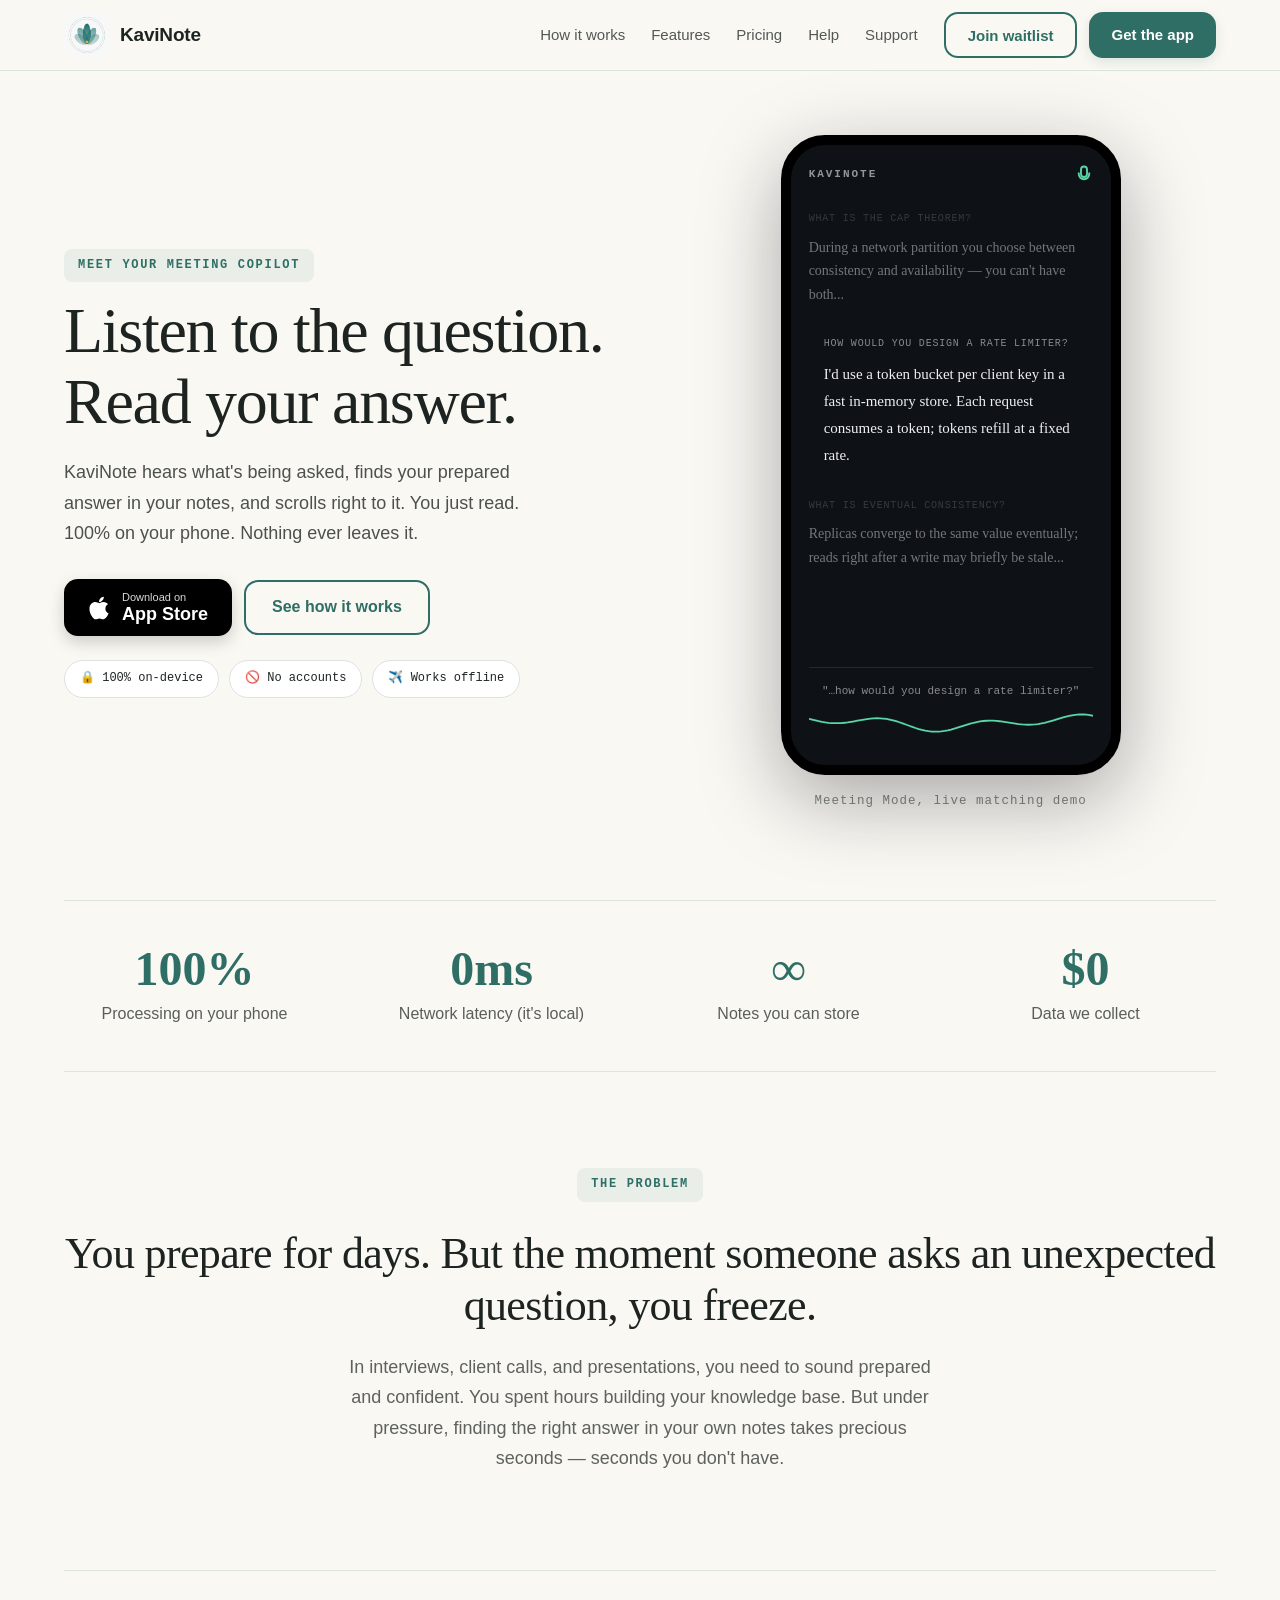
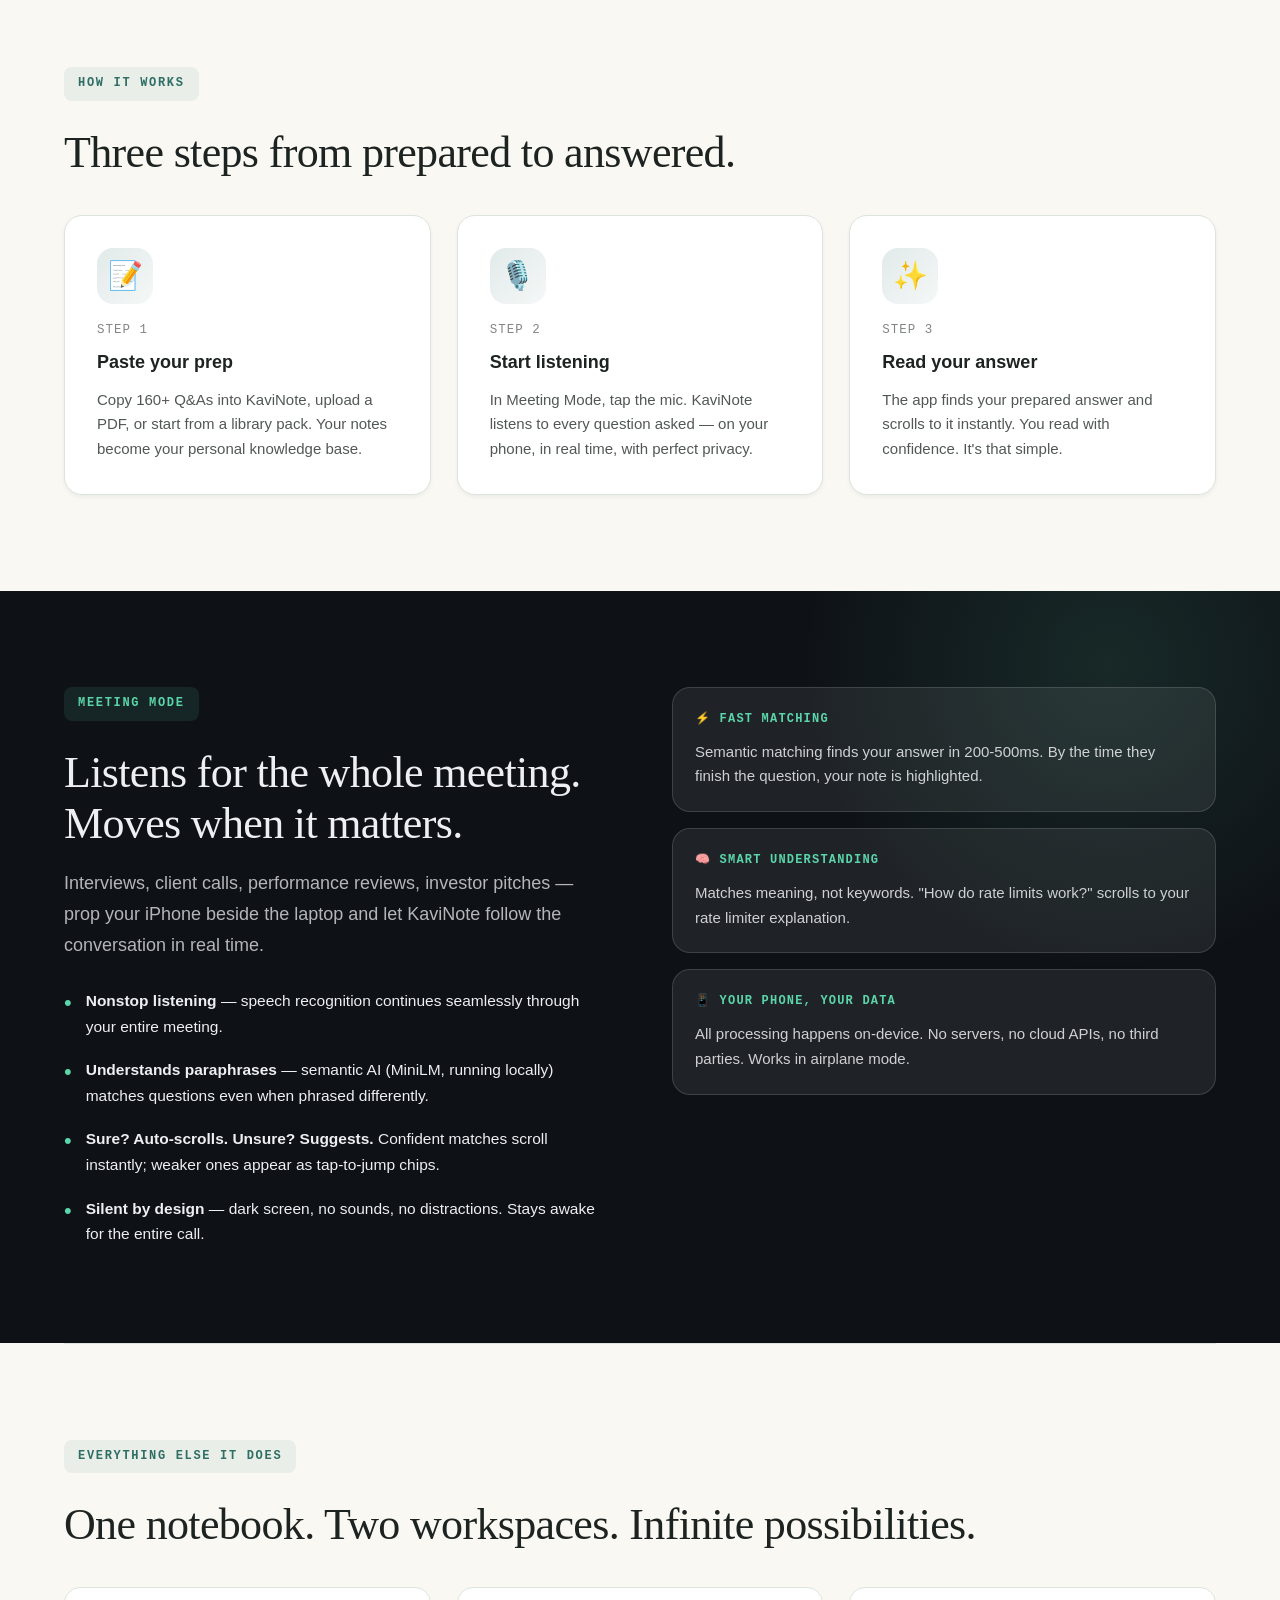
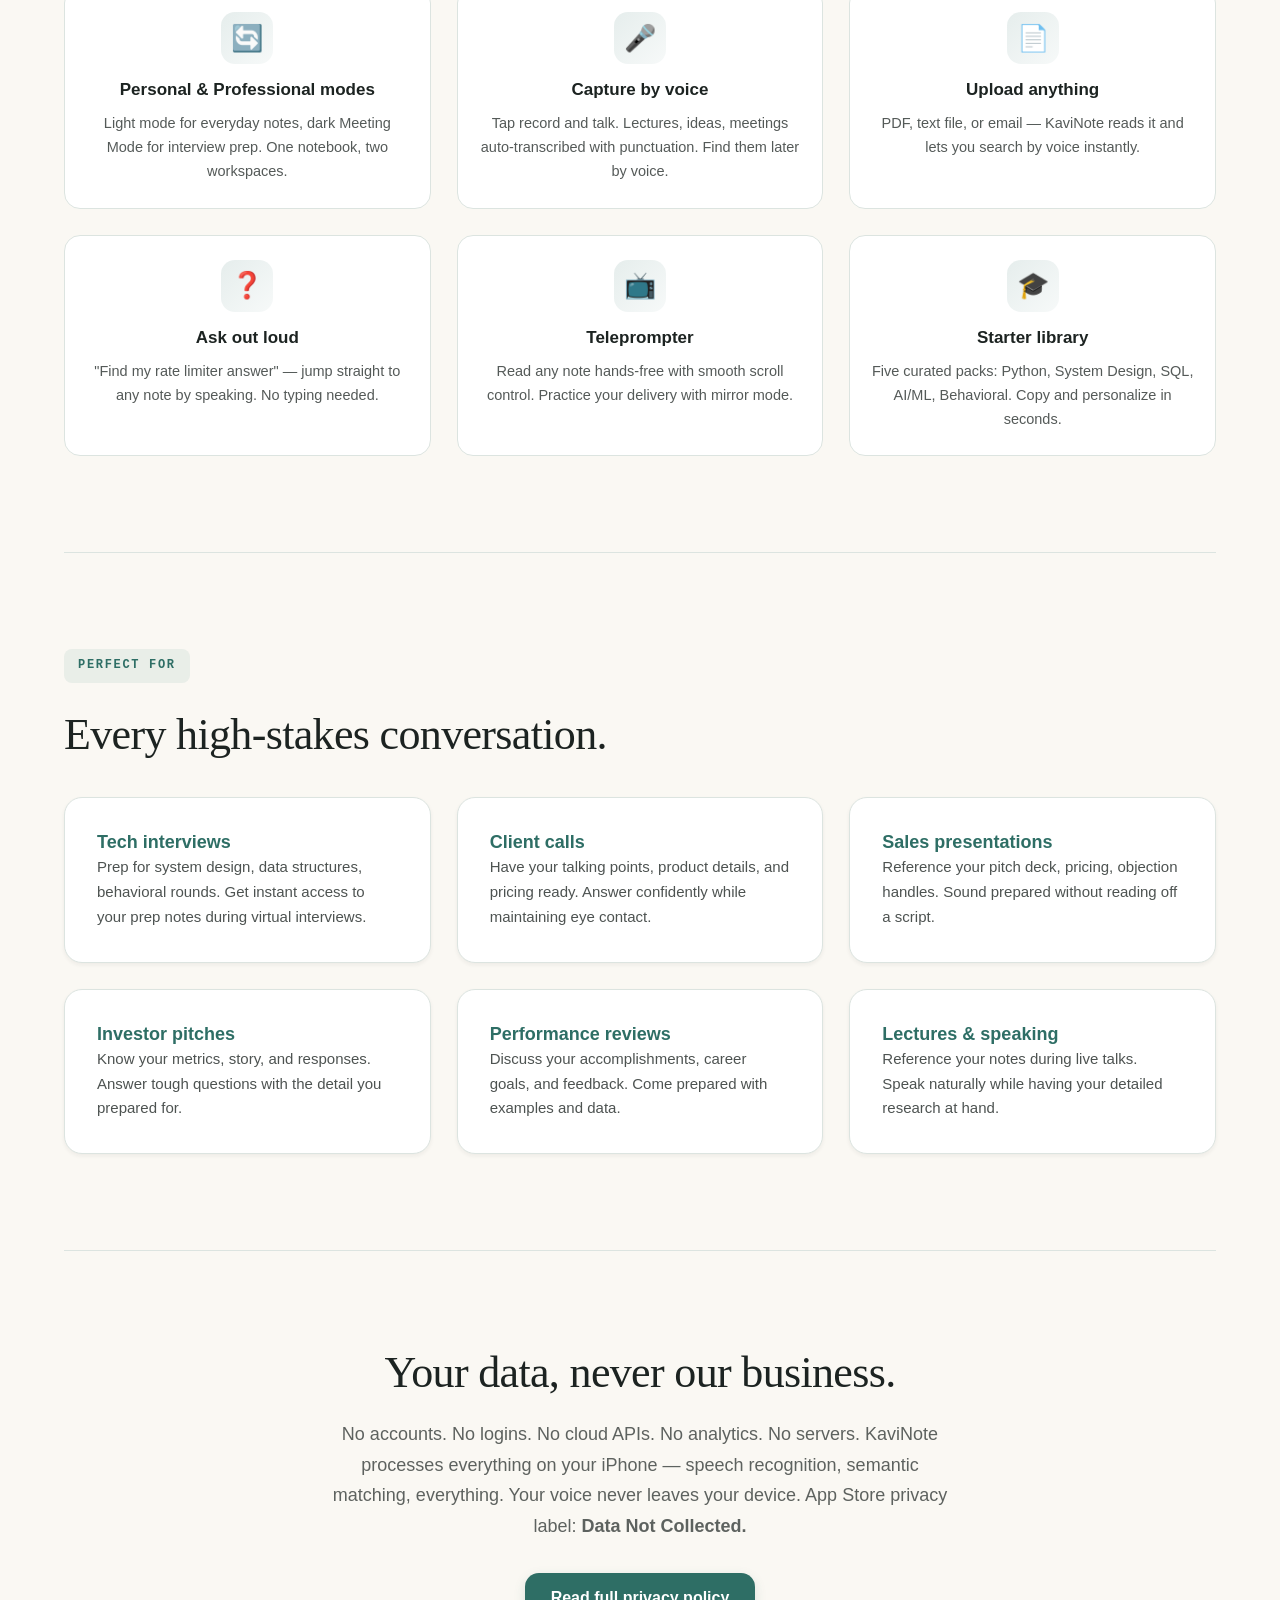
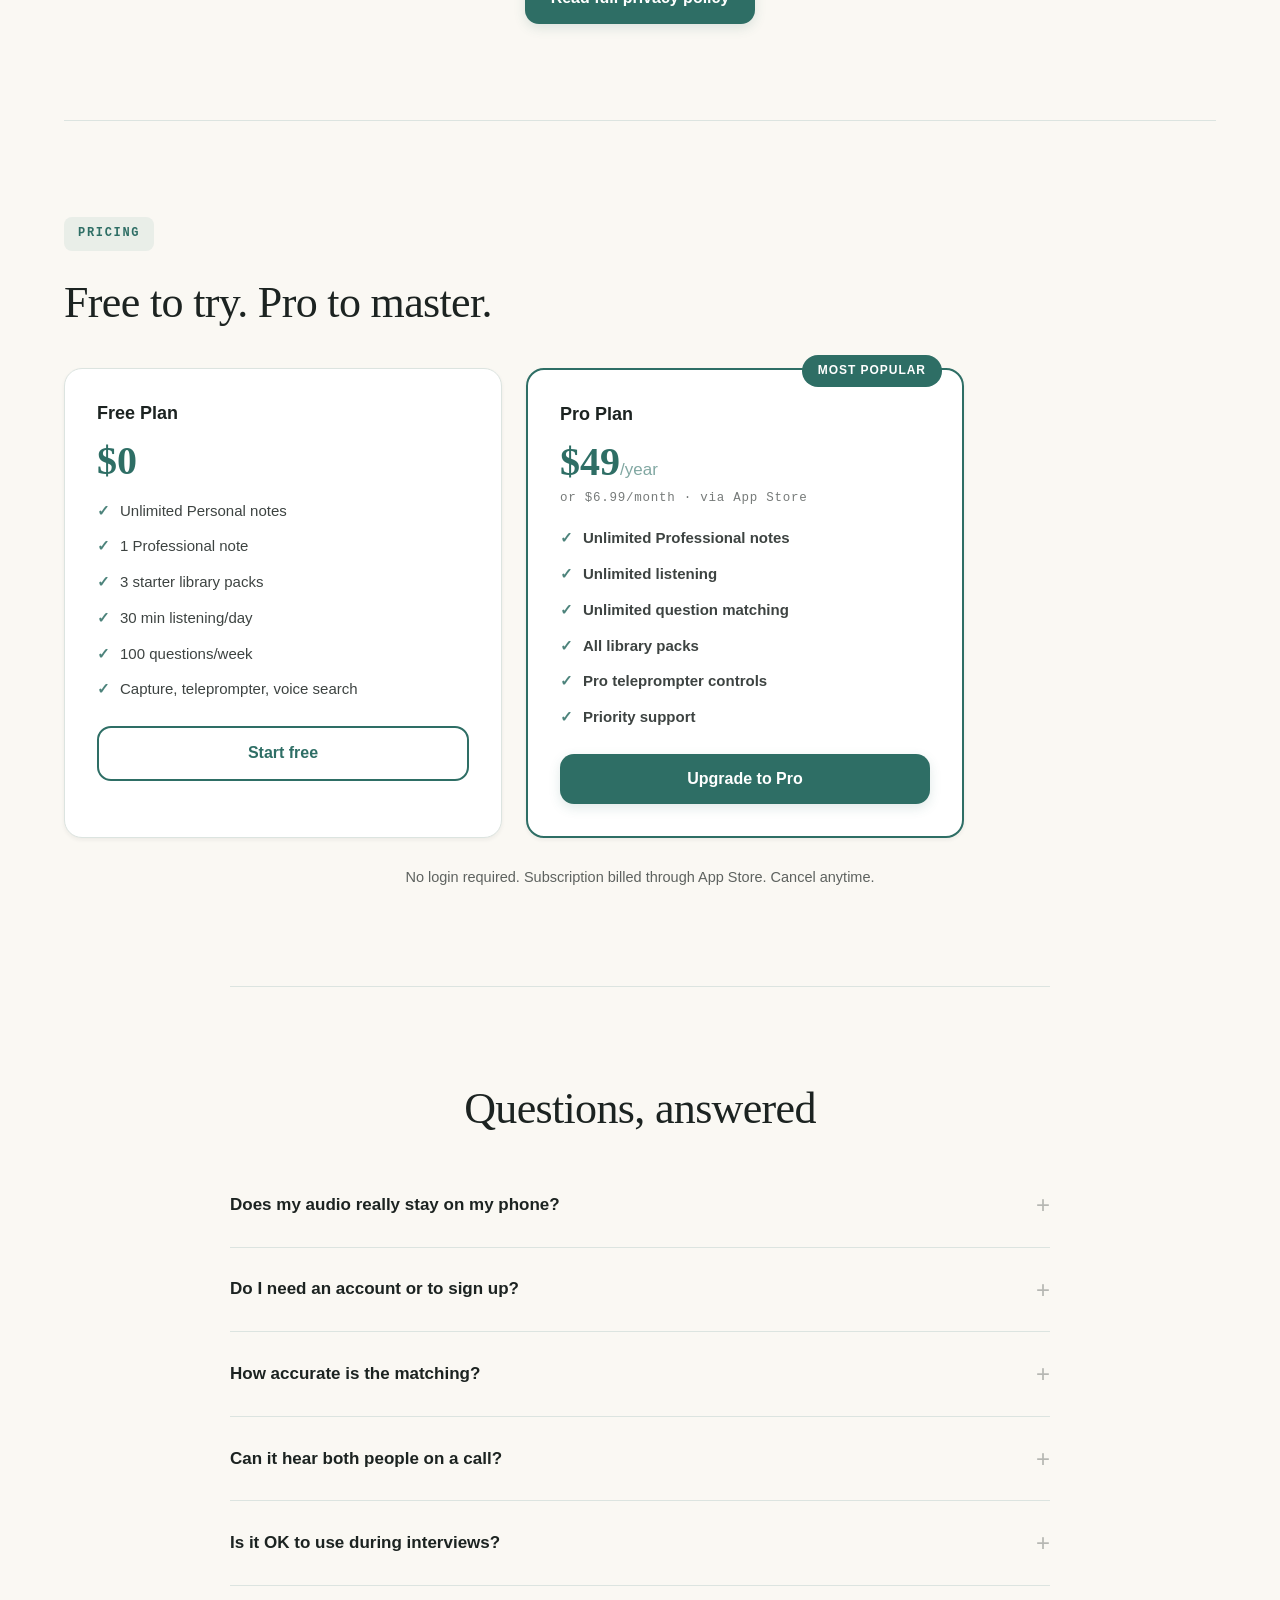
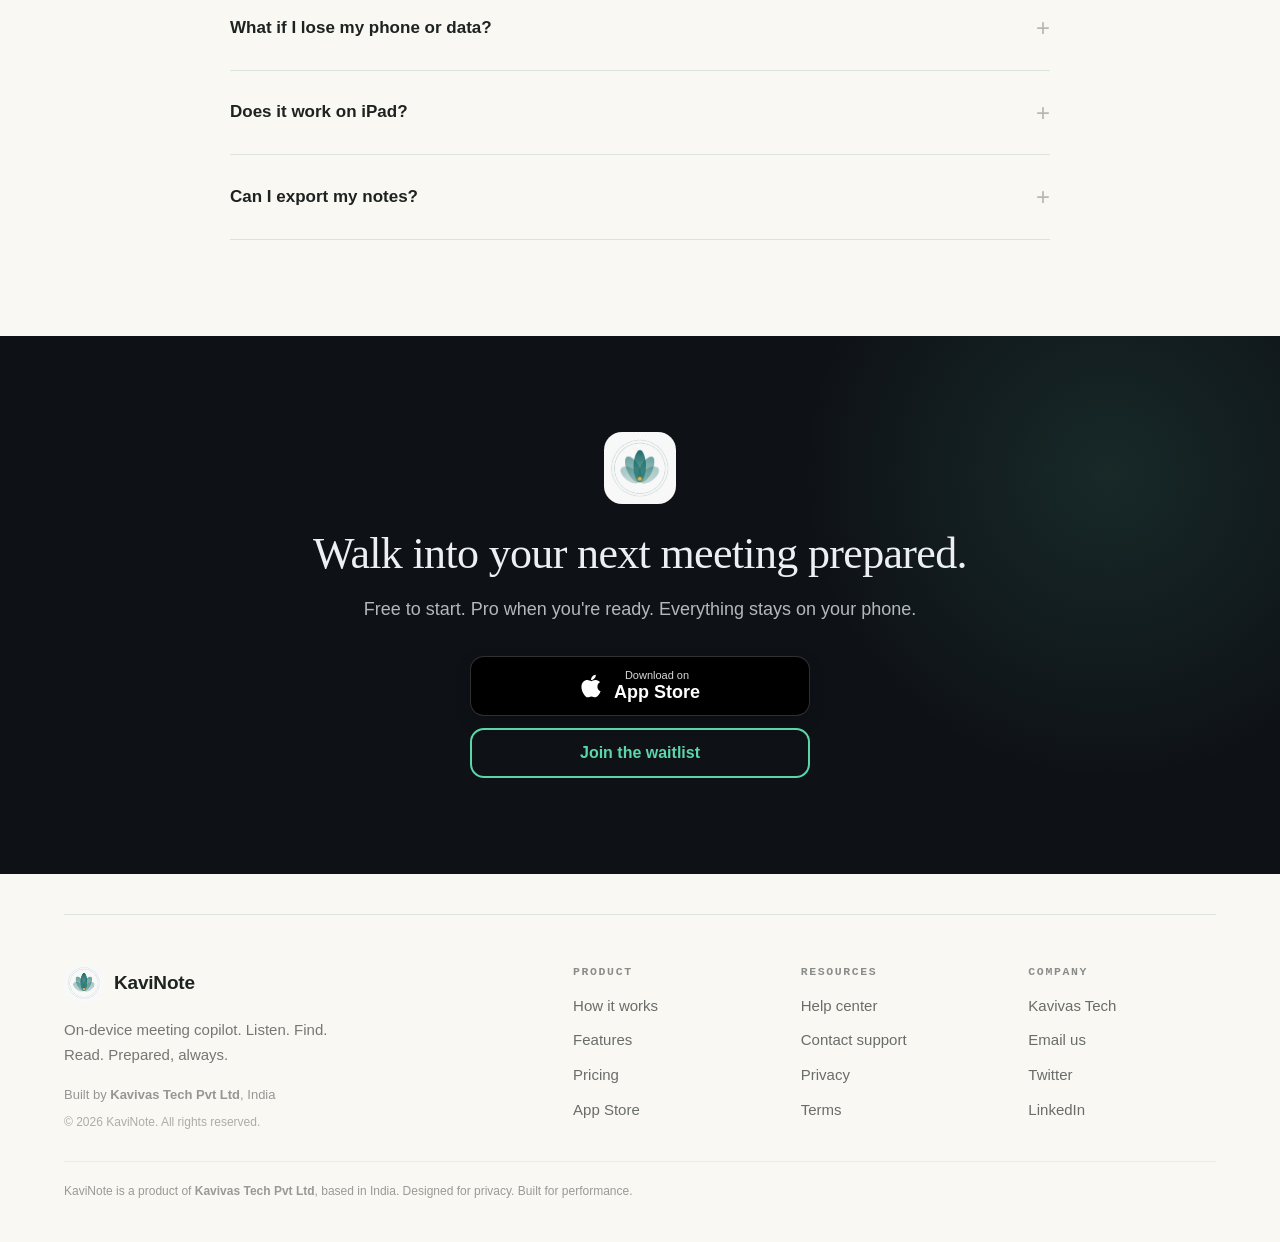
==== commit 629b8644: "Fix Vercel deploy: serve as static site, remove dev server from repo server.js is a local-dev-only s" ====
--- a/index.html
+++ b/index.html
@@ -736,8 +736,13 @@
       document.getElementById('waitlistForm').style.display = 'none';
       document.getElementById('waitlistSuccess').style.display = 'block';
       document.getElementById('waitlistEmail').value = '';
+    } else {
+      throw new Error('waitlist failed');
     }
-  }).catch(err => console.error('Error:', err));
+  }).catch(function() {
+    // No backend on static hosting yet — fall back to email signup
+    window.location.href = 'mailto:hello@kavinote.app?subject=KaviNote%20waitlist&body=Please%20add%20' + encodeURIComponent(email) + '%20to%20the%20KaviNote%20waitlist.';
+  });
 }
 document.addEventListener('DOMContentLoaded', function() {
   var modal = document.getElementById('waitlistModal');
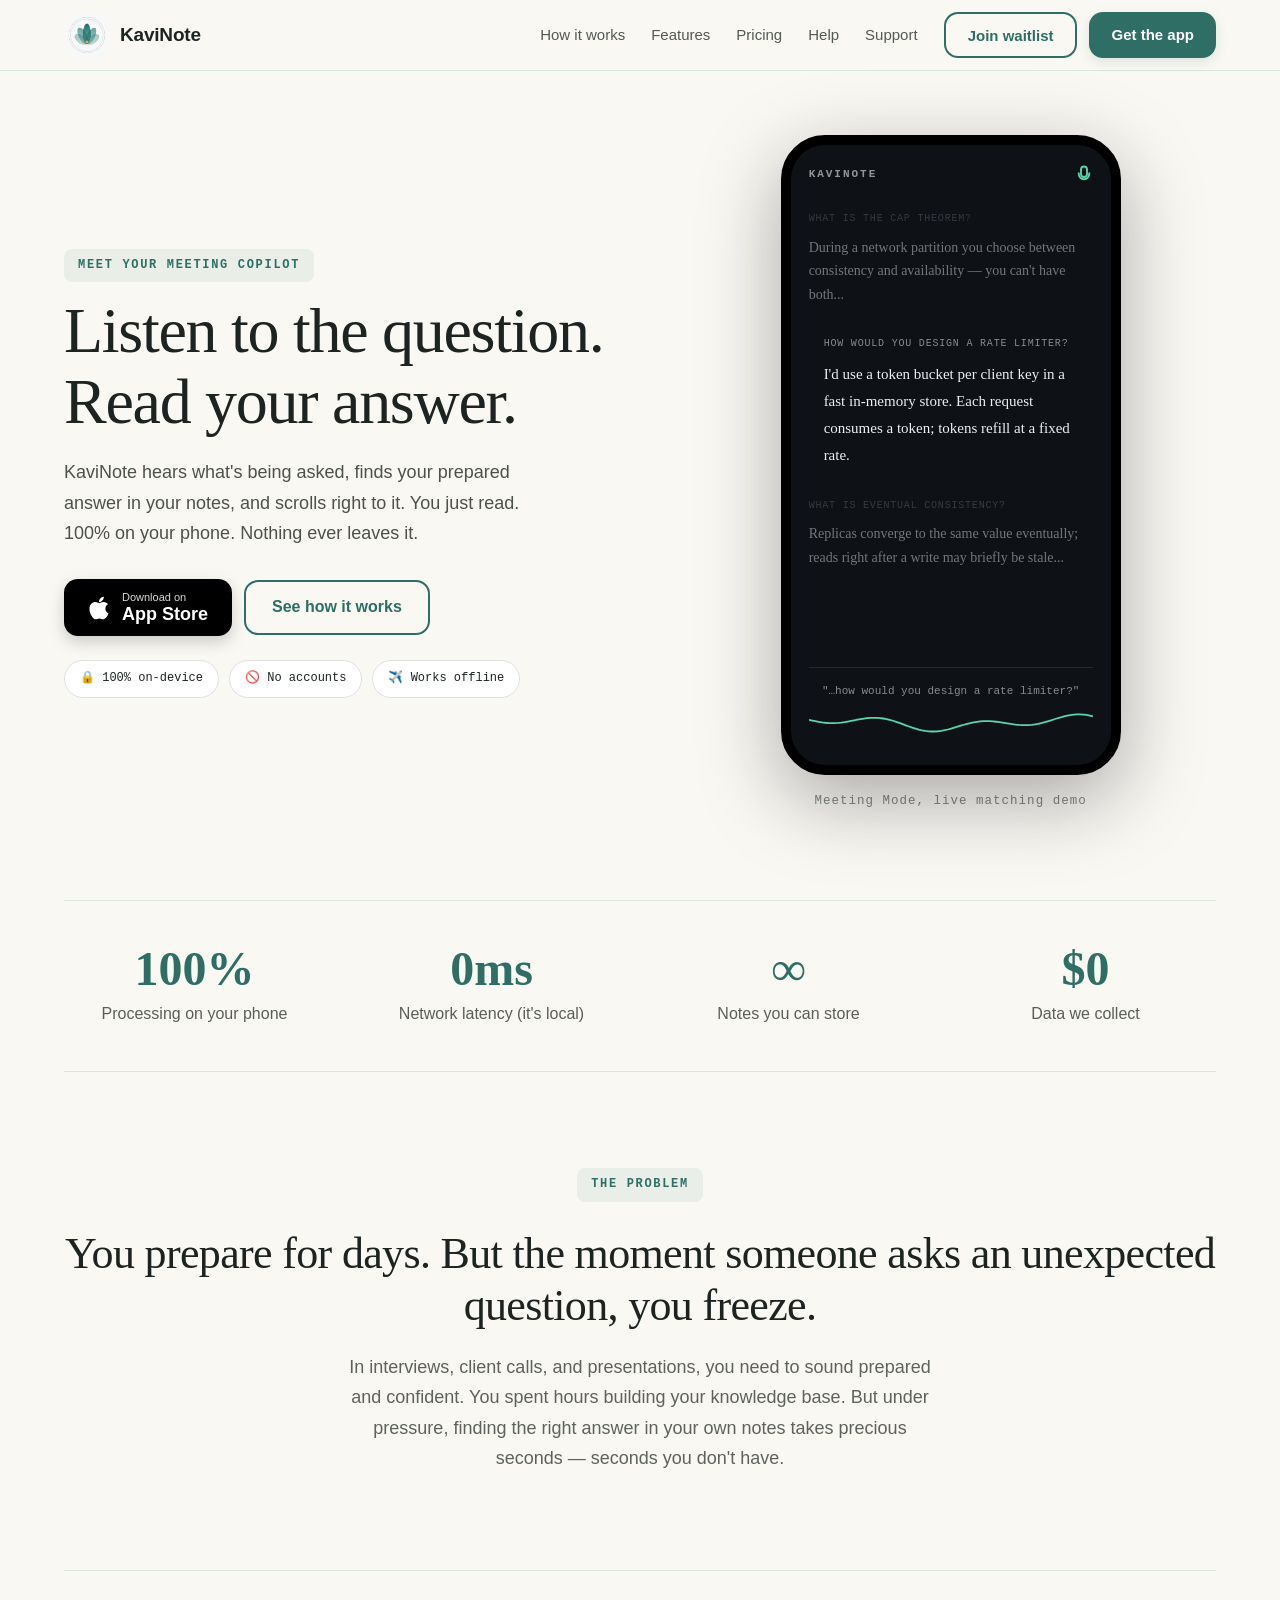
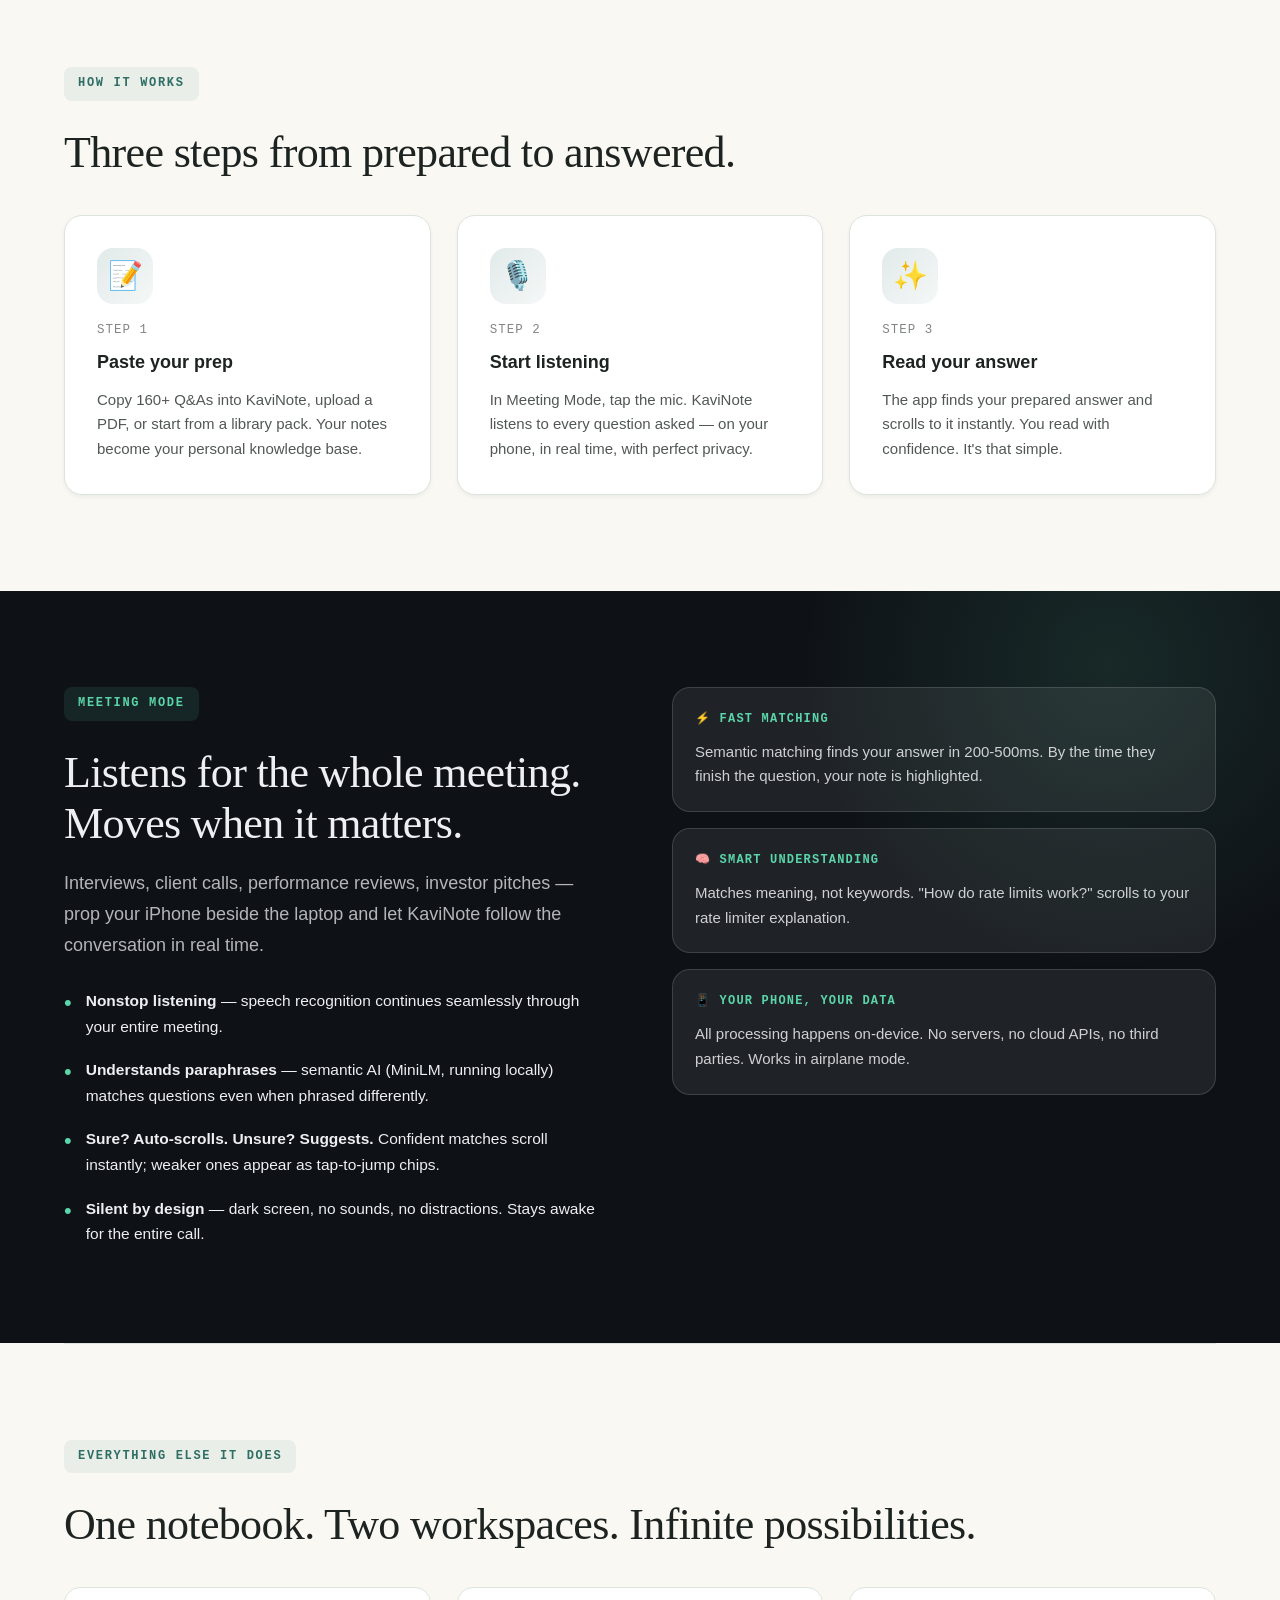
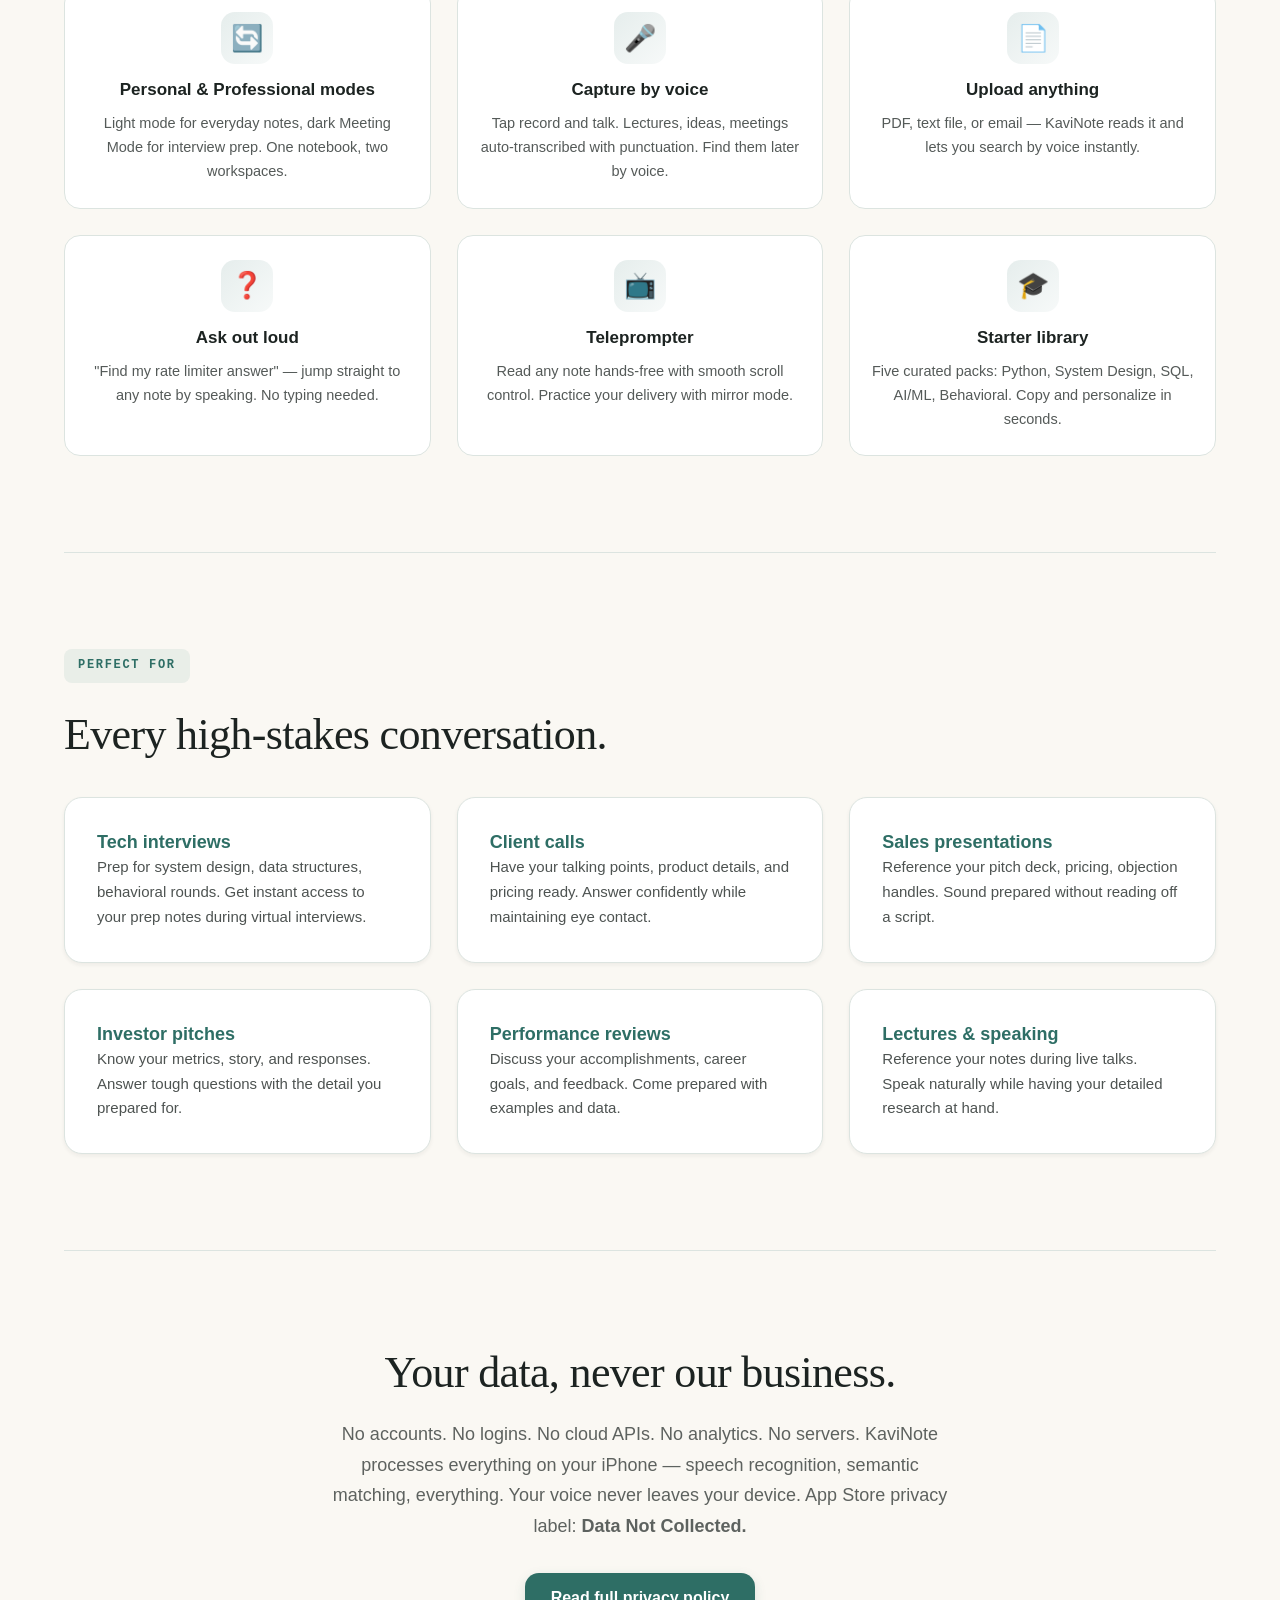
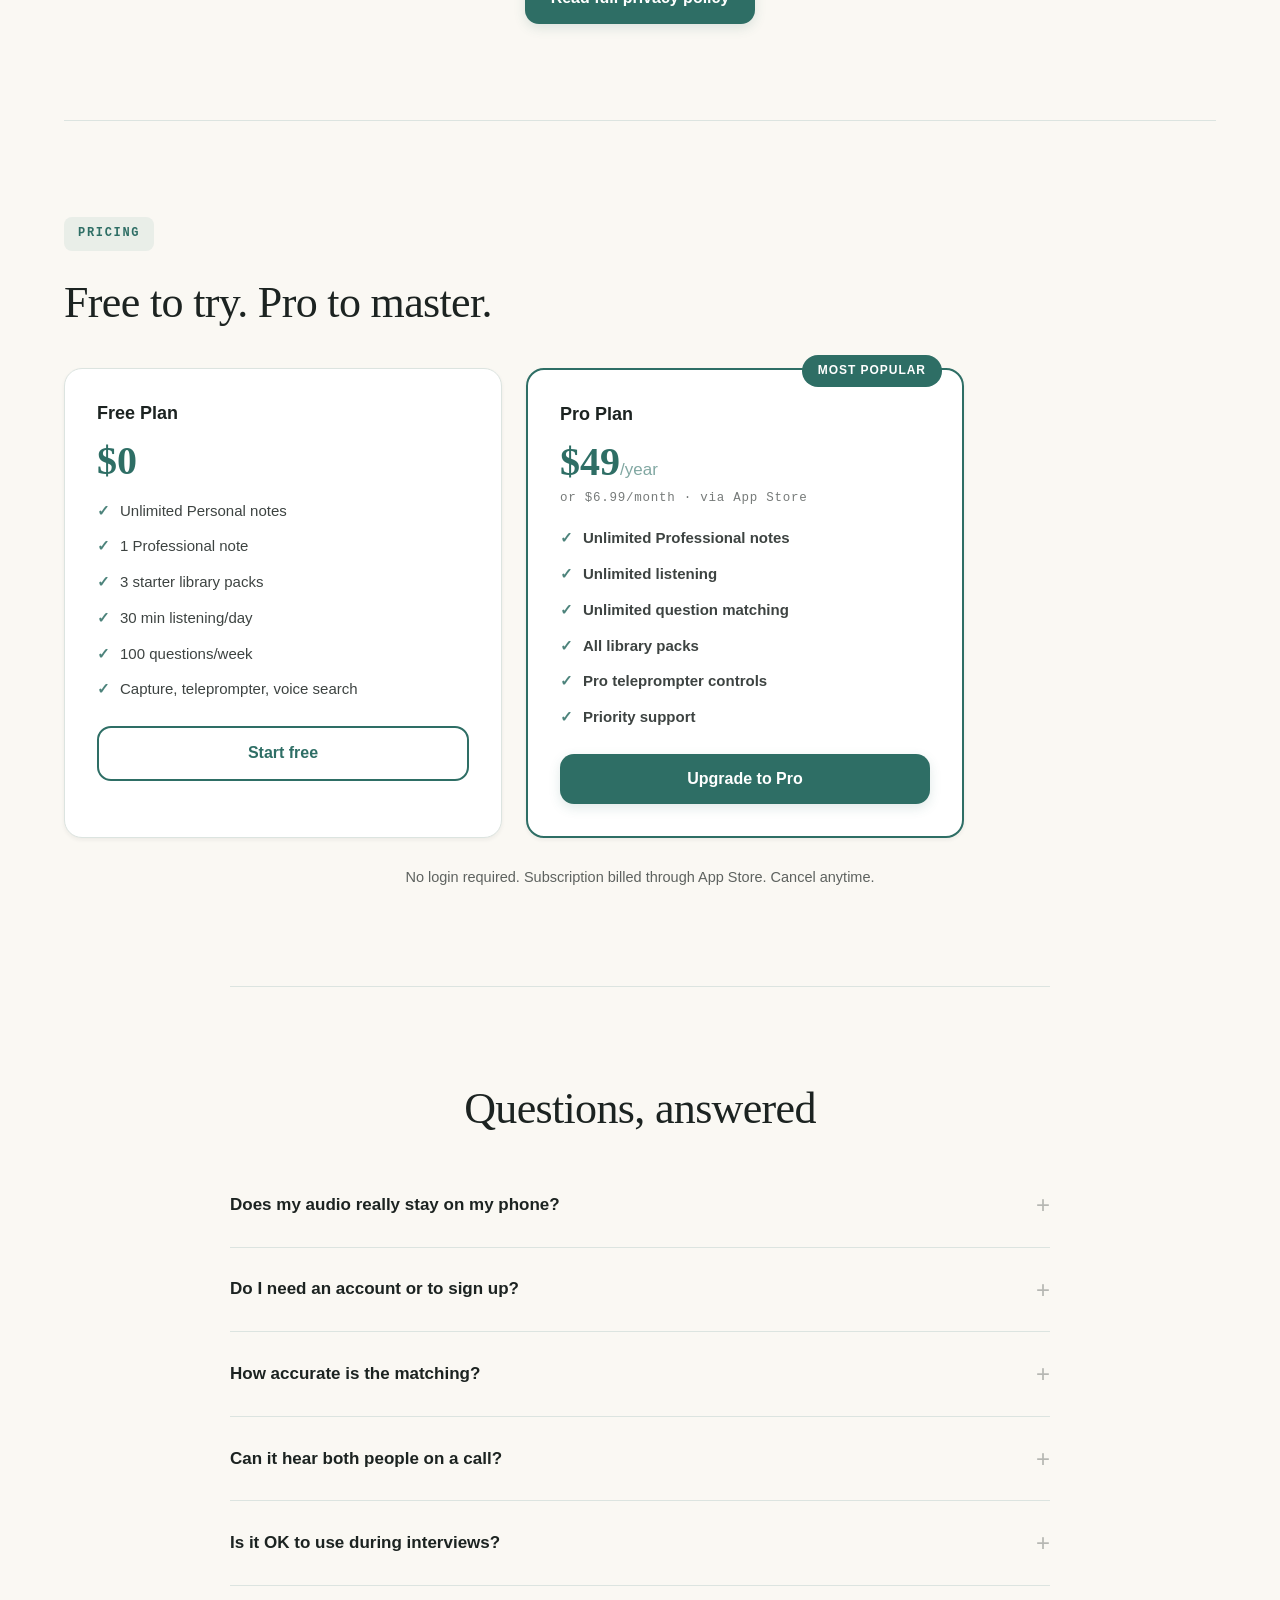
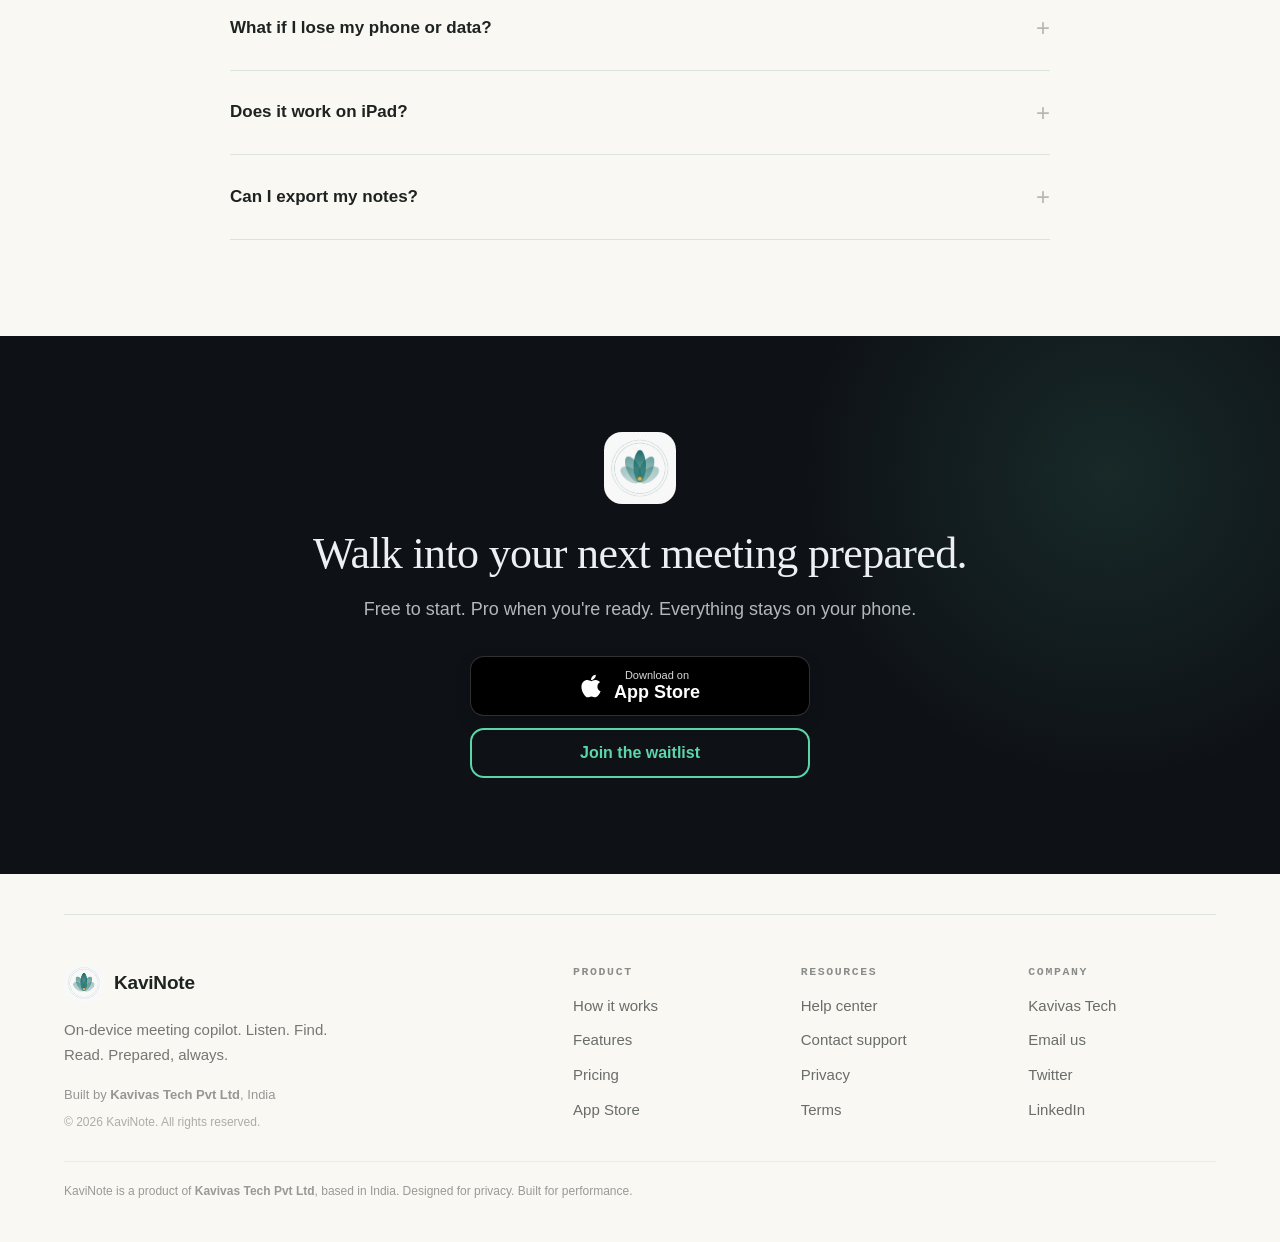
==== commit c92a6ef8: "SEO pass: favicon on every page, canonical links, OG/Twitter cards, JSON-LD, robots.txt, sitemap.xml" ====
--- a/index.html
+++ b/index.html
@@ -8,14 +8,44 @@
 <meta name="keywords" content="meeting copilot, interview prep, voice recognition, on-device AI, meeting notes, presentation tool">
 <meta name="author" content="Kavivas Tech Pvt Ltd">
 <meta name="robots" content="index, follow">
-<meta name="canonical" href="https://kavinote.app/">
+<link rel="canonical" href="https://kavinote.vercel.app/">
+<meta property="og:site_name" content="KaviNote">
 <meta property="og:title" content="KaviNote — Your On-Device Meeting & Interview Copilot">
 <meta property="og:description" content="Listen to questions. Find your prepared answers. Read with confidence. 100% on-device privacy.">
 <meta property="og:type" content="website">
-<meta property="og:url" content="https://kavinote.app/">
+<meta property="og:url" content="https://kavinote.vercel.app/">
+<meta property="og:image" content="https://kavinote.vercel.app/logo.png">
+<meta name="twitter:card" content="summary">
+<meta name="twitter:title" content="KaviNote — Your On-Device Meeting & Interview Copilot">
+<meta name="twitter:description" content="Listen to questions. Find your prepared answers. Read with confidence. 100% on-device privacy.">
+<meta name="twitter:image" content="https://kavinote.vercel.app/logo.png">
 <link rel="icon" href="logo.png">
 <link rel="apple-touch-icon" href="logo.png">
 <title>KaviNote — On-Device Meeting & Interview Copilot | Kavivas Tech</title>
+<script type="application/ld+json">
+{
+  "@context": "https://schema.org",
+  "@type": "SoftwareApplication",
+  "name": "KaviNote",
+  "operatingSystem": "iOS",
+  "applicationCategory": "ProductivityApplication",
+  "description": "On-device meeting and interview copilot. KaviNote listens to questions, finds your prepared answers in your notes, and scrolls right to them. 100% on-device, no accounts, no data collected.",
+  "image": "https://kavinote.vercel.app/logo.png",
+  "url": "https://kavinote.vercel.app/",
+  "offers": {
+    "@type": "Offer",
+    "price": "0",
+    "priceCurrency": "USD",
+    "description": "Free plan; Pro at $6.99/month or $49/year via App Store"
+  },
+  "publisher": {
+    "@type": "Organization",
+    "name": "Kavivas Tech Pvt Ltd",
+    "url": "https://kavinote.vercel.app/",
+    "logo": "https://kavinote.vercel.app/logo.png"
+  }
+}
+</script>
 <style>
 /* KaviNote site — Quiet Stage design system (mobile-first) */
 :root {
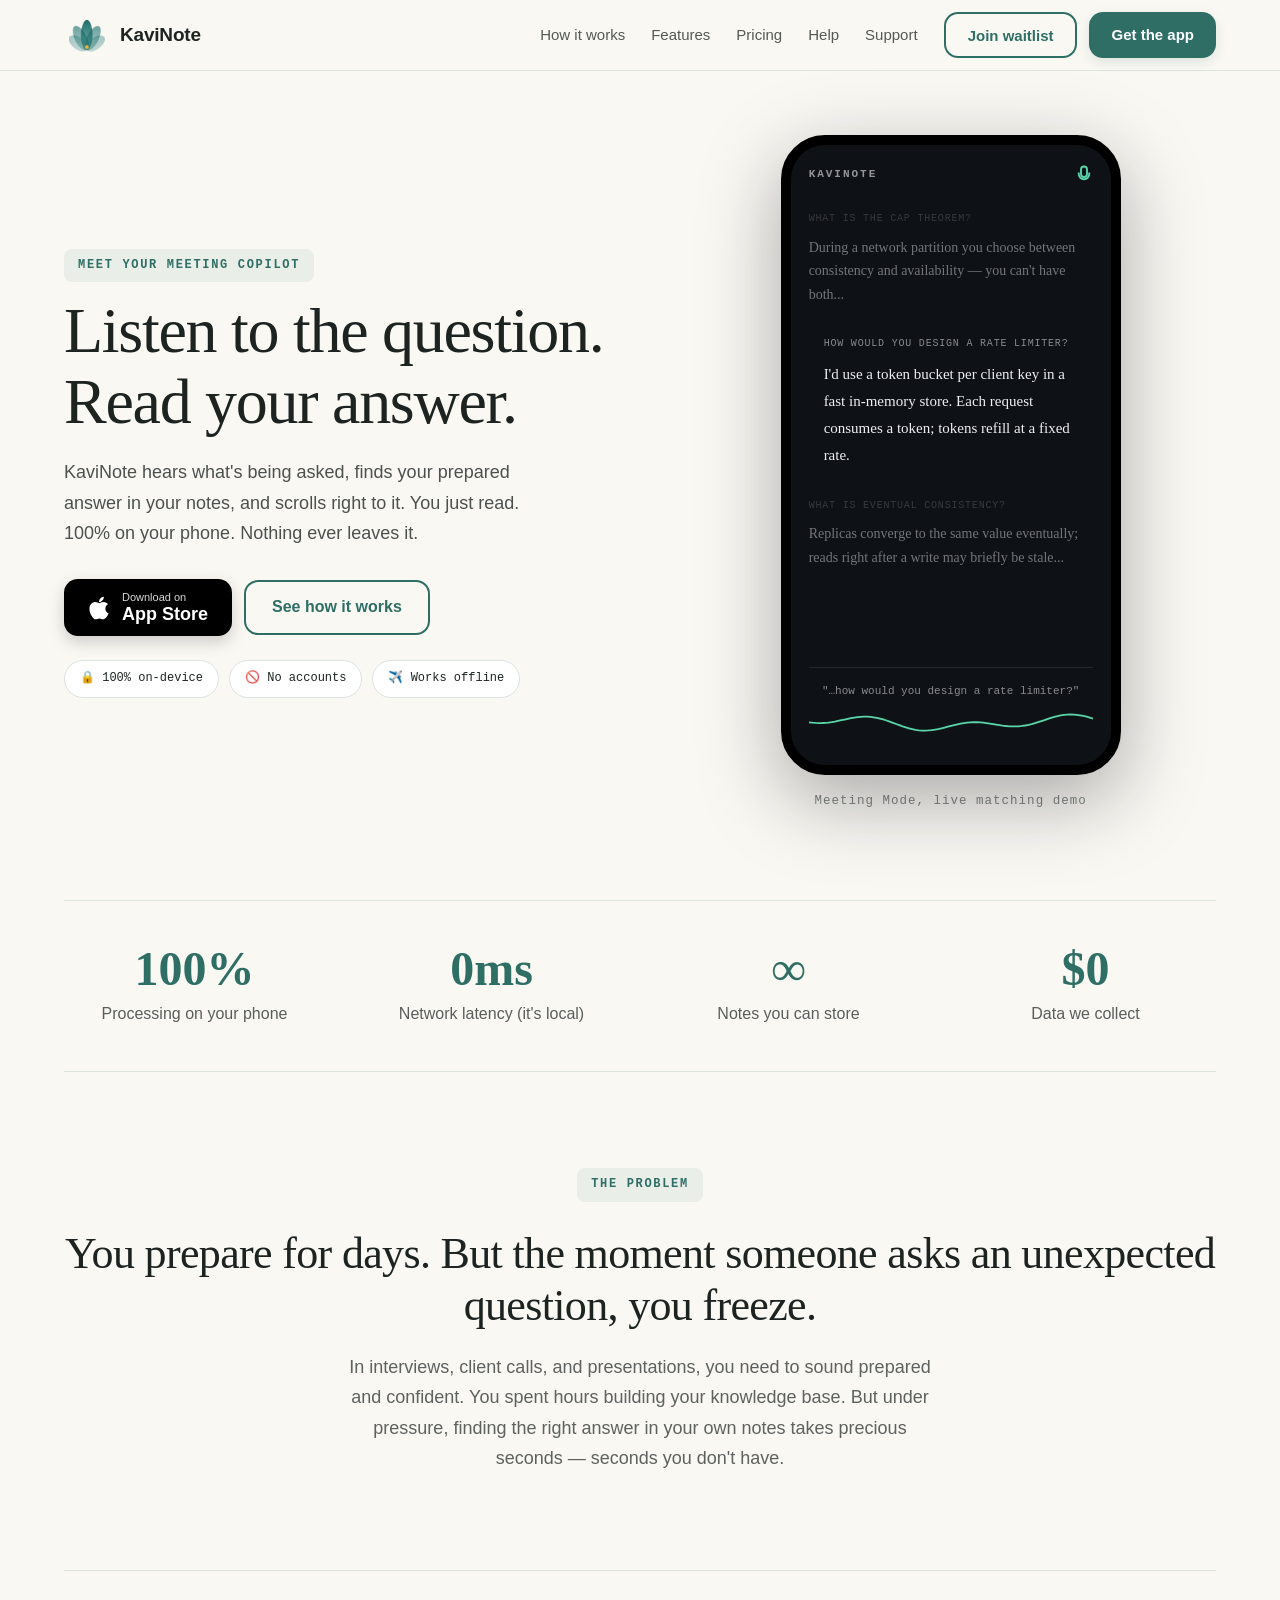
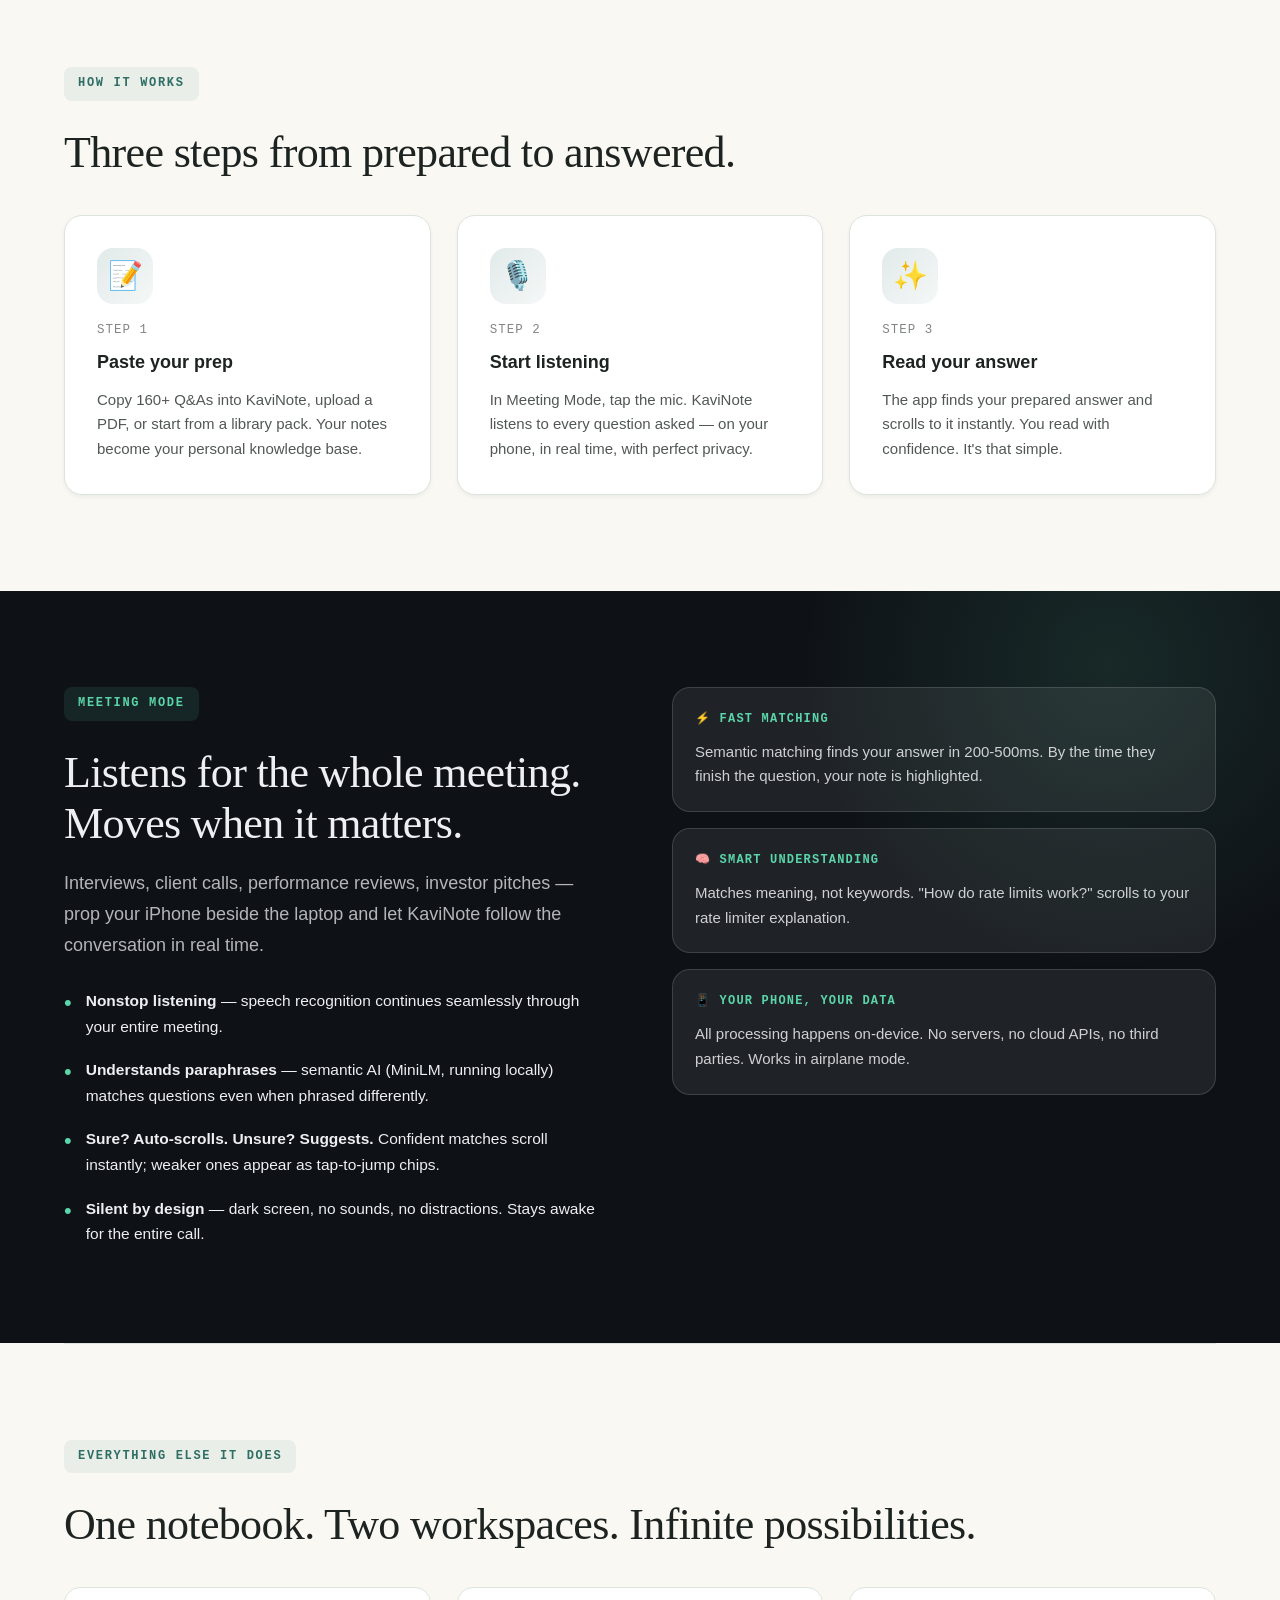
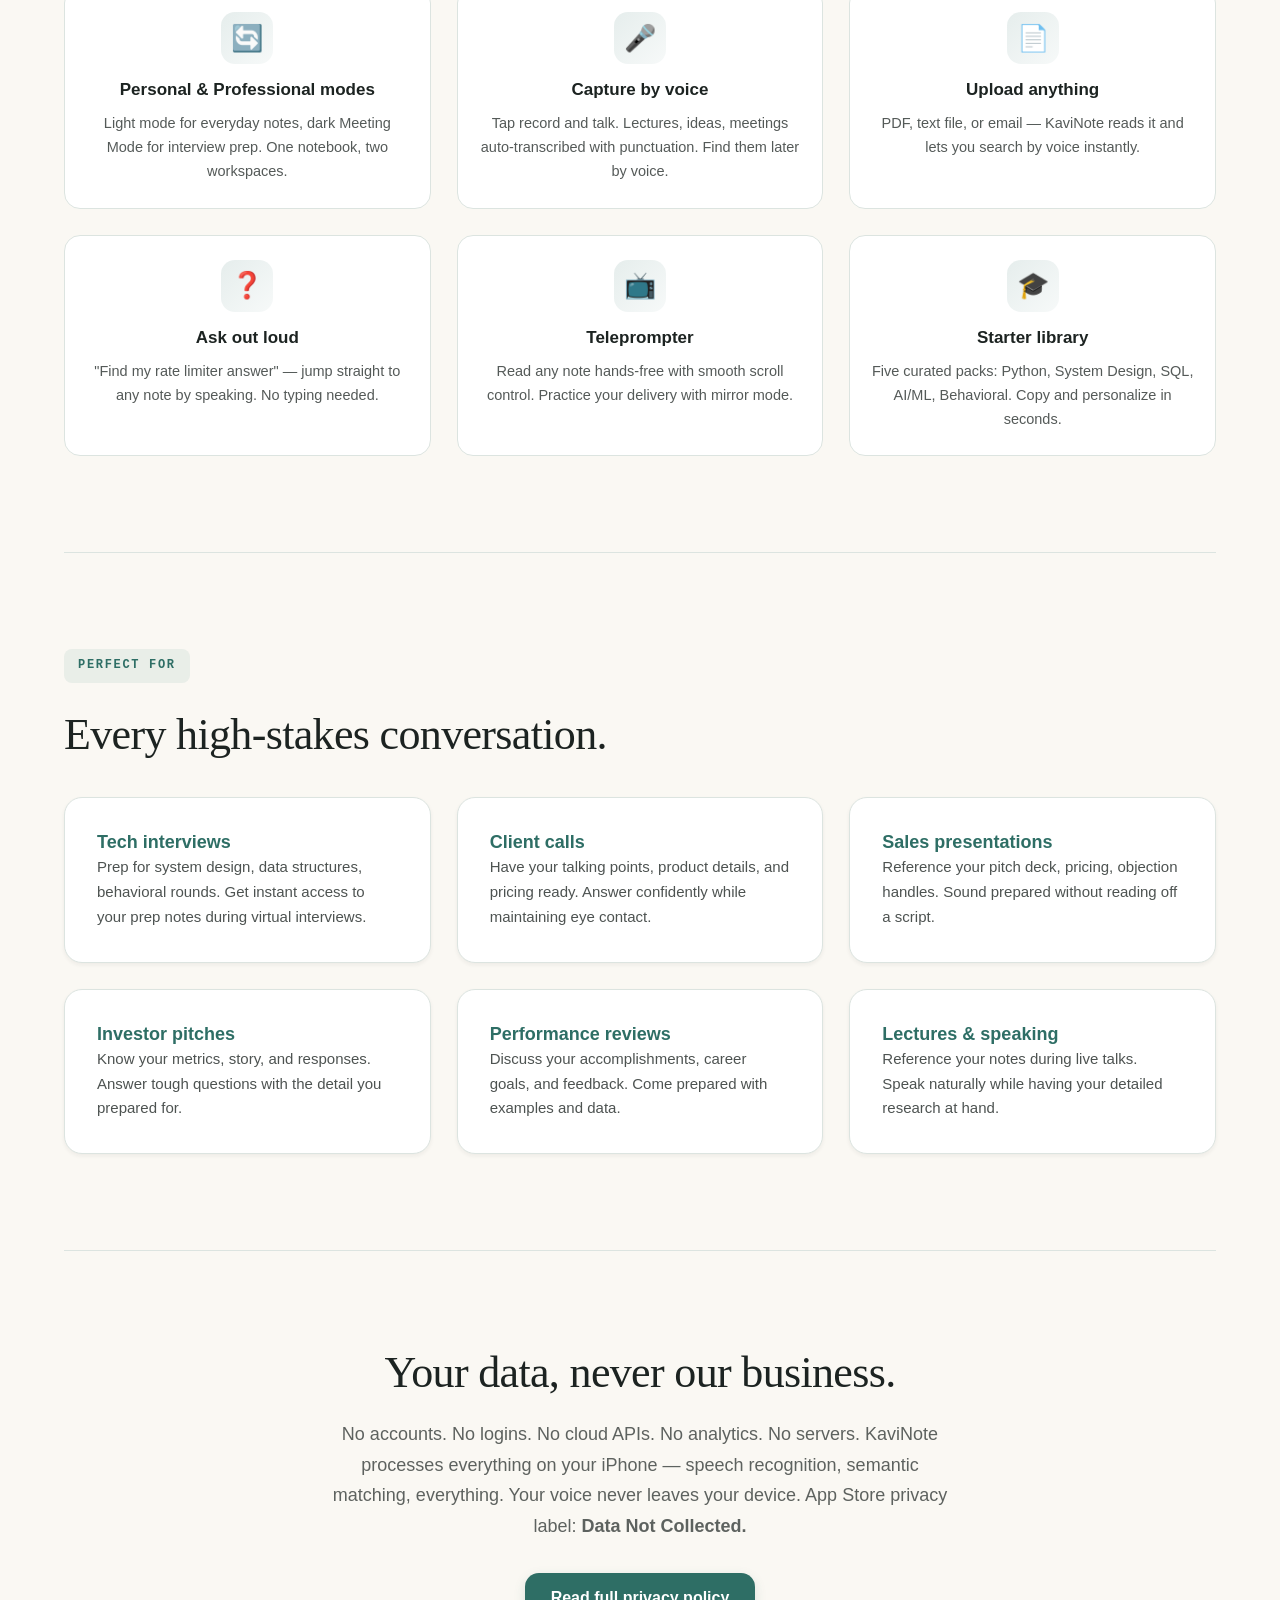
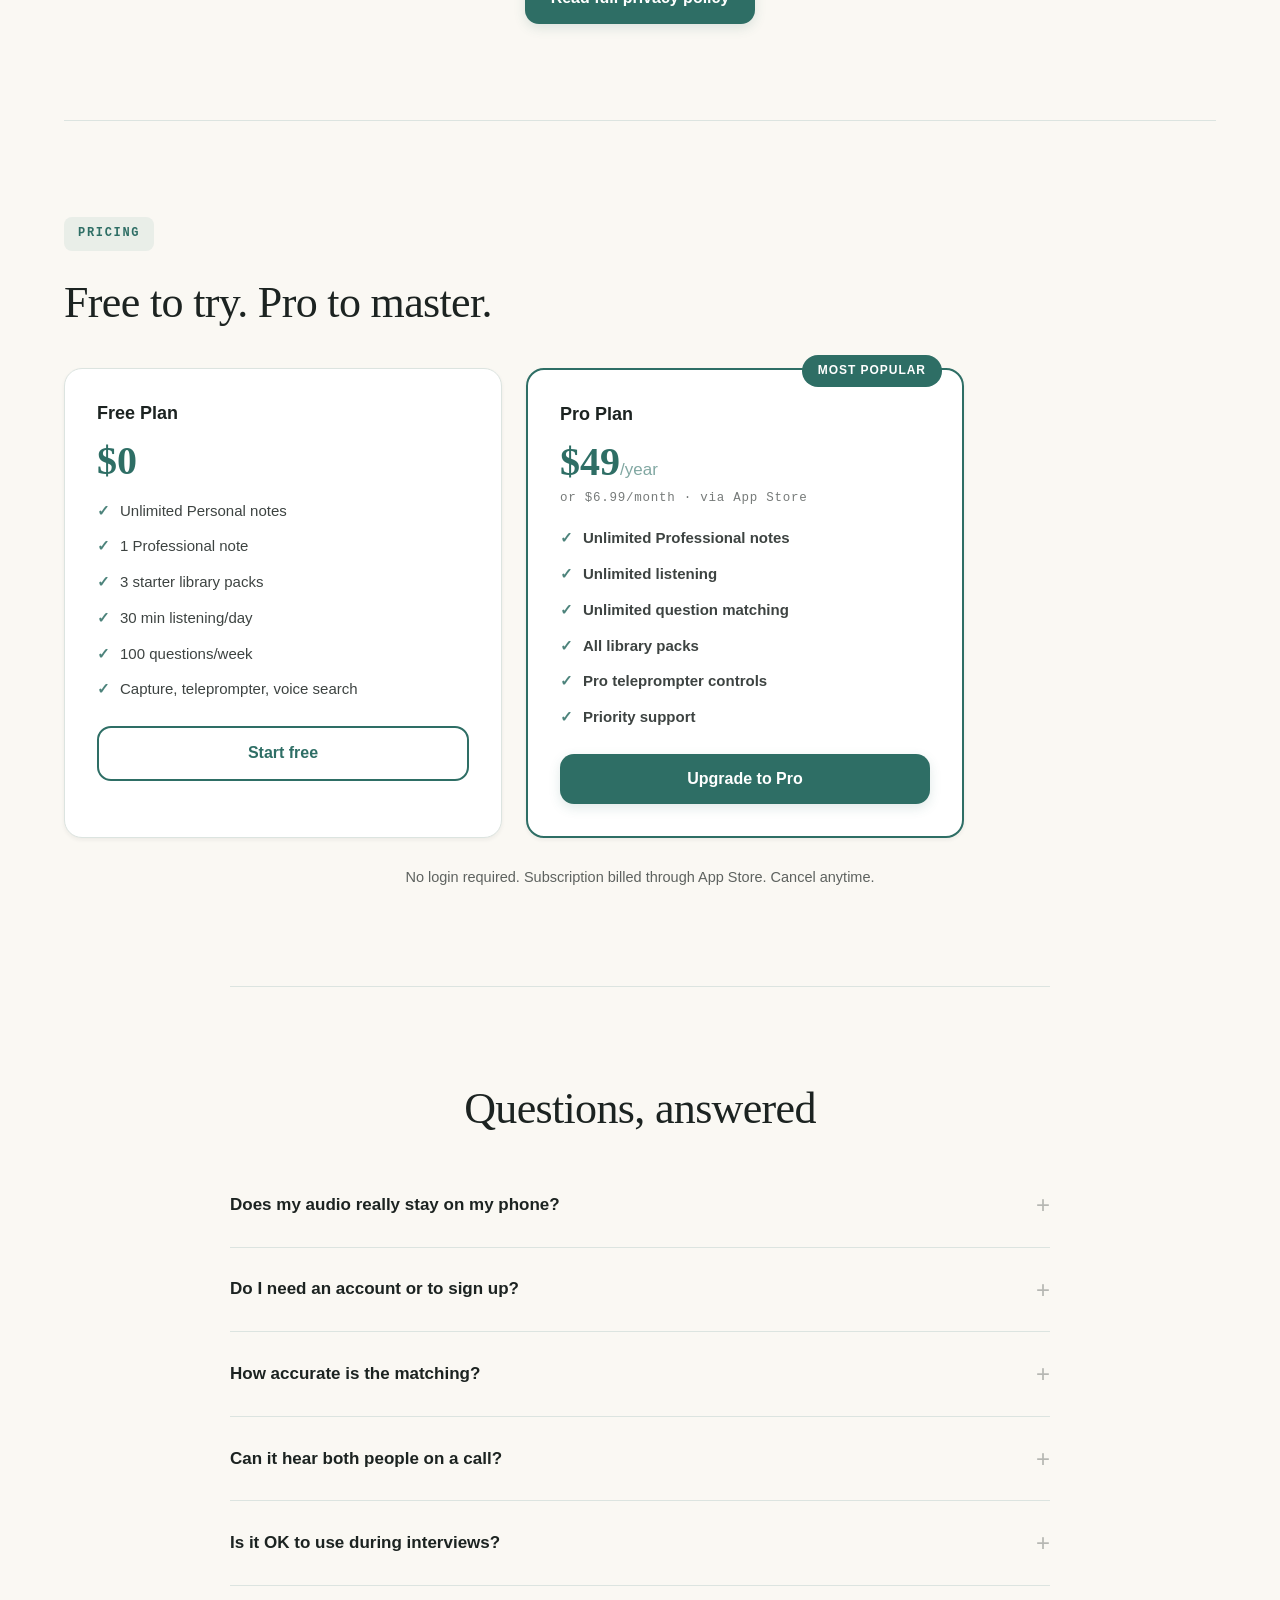
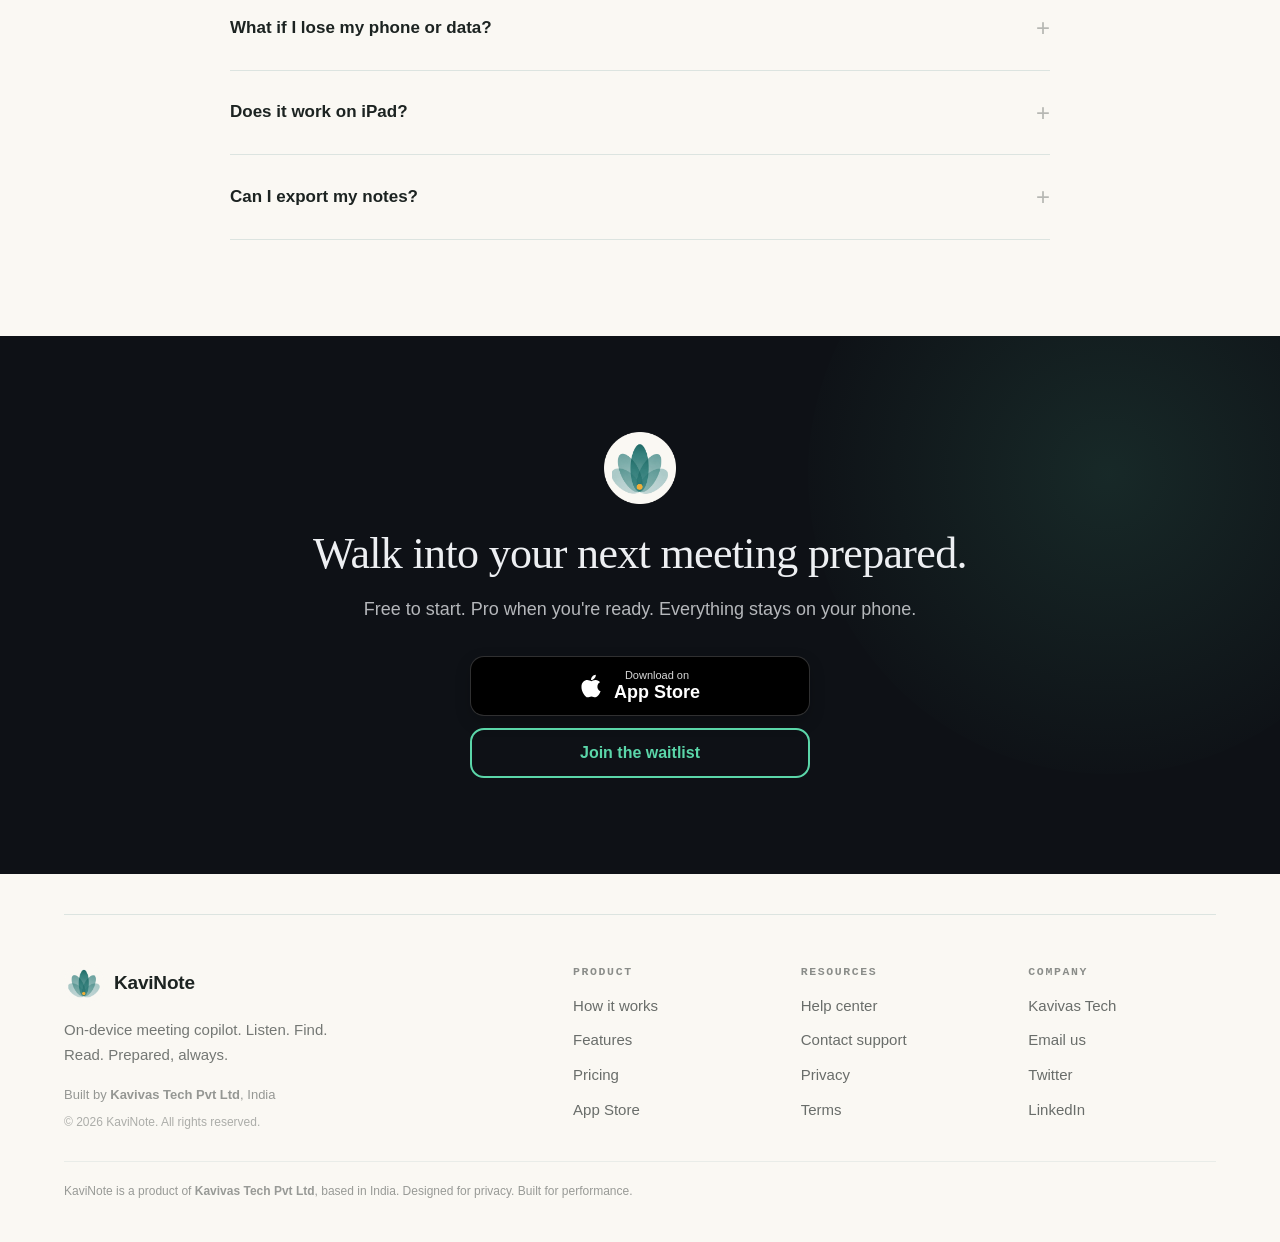
==== commit 94426123: "Round app-icon favicon: zoomed lotus on circular disc - logo.png rebuilt: flower cropped 2x larger, " ====
--- a/index.html
+++ b/index.html
@@ -20,7 +20,7 @@
 <meta name="twitter:description" content="Listen to questions. Find your prepared answers. Read with confidence. 100% on-device privacy.">
 <meta name="twitter:image" content="https://kavinote.vercel.app/logo.png">
 <link rel="icon" href="logo.png">
-<link rel="apple-touch-icon" href="logo.png">
+<link rel="apple-touch-icon" href="apple-icon.png">
 <title>KaviNote — On-Device Meeting & Interview Copilot | Kavivas Tech</title>
 <script type="application/ld+json">
 {
